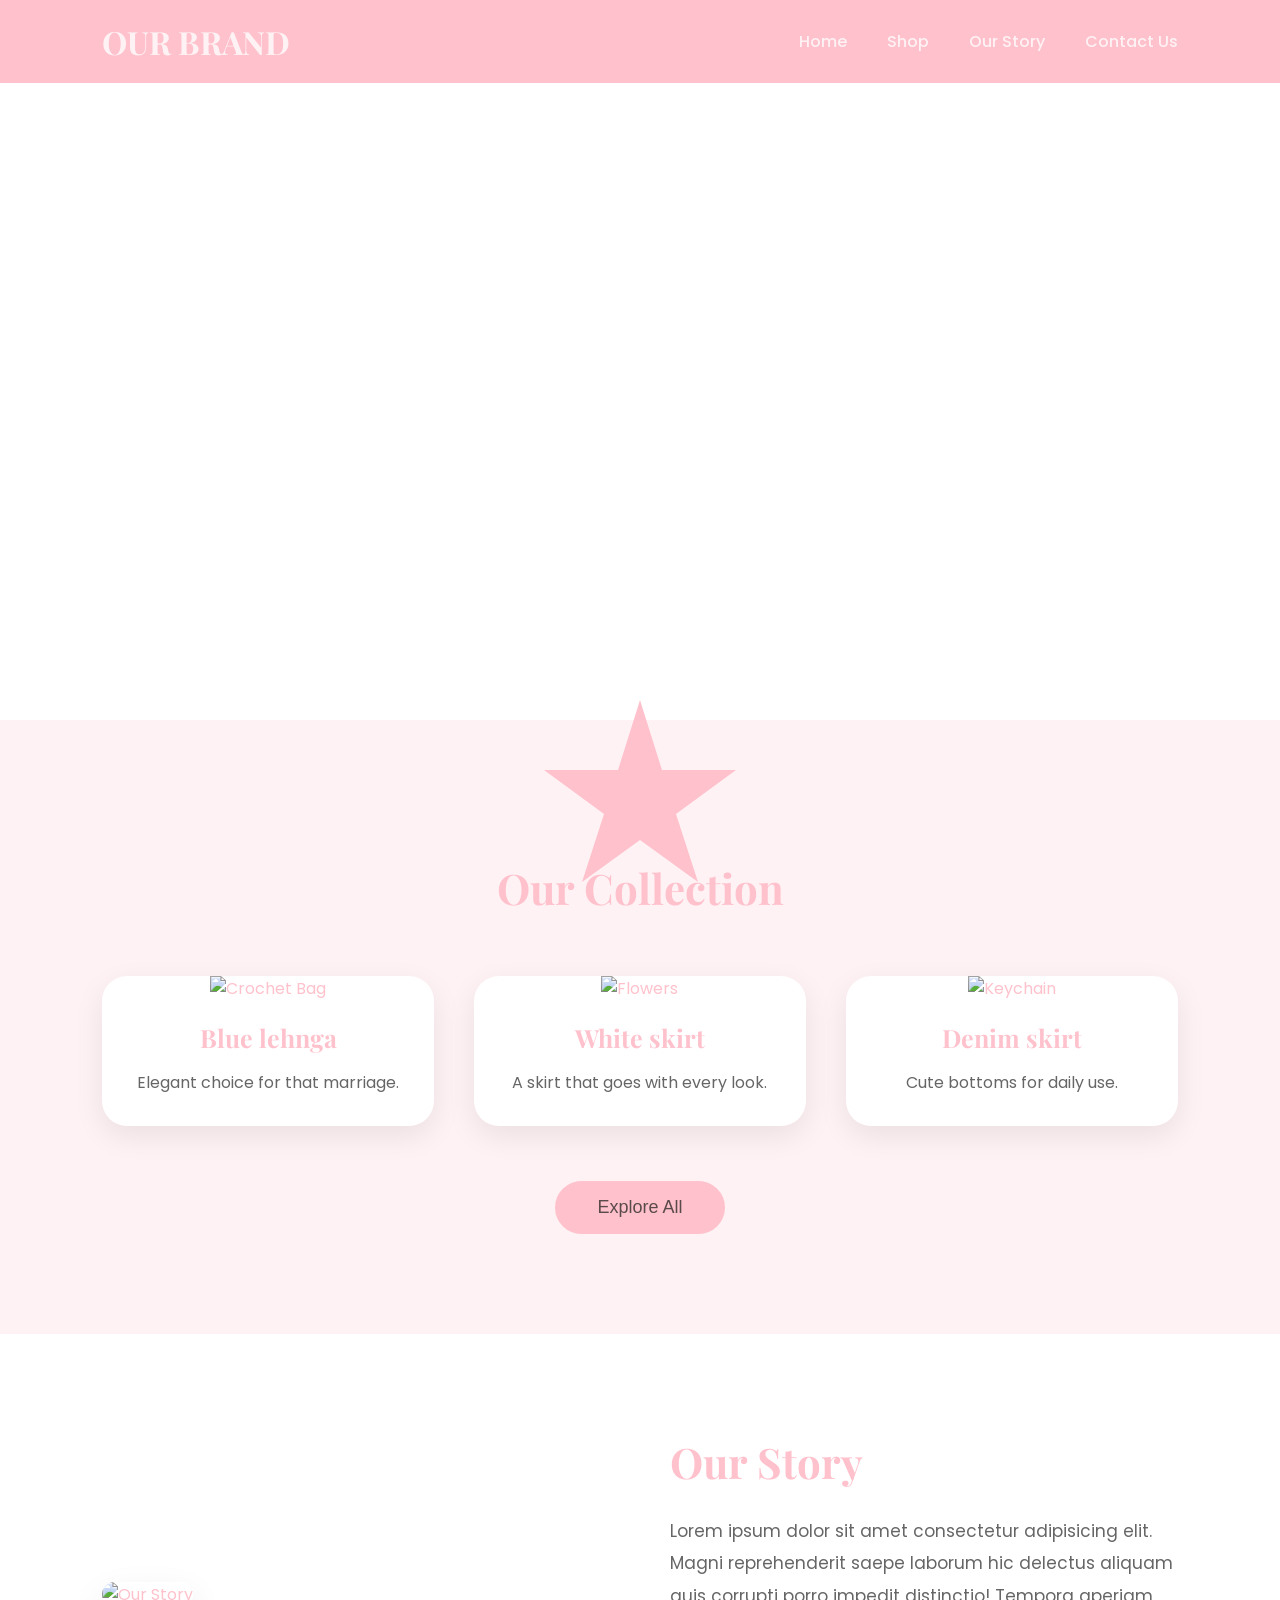
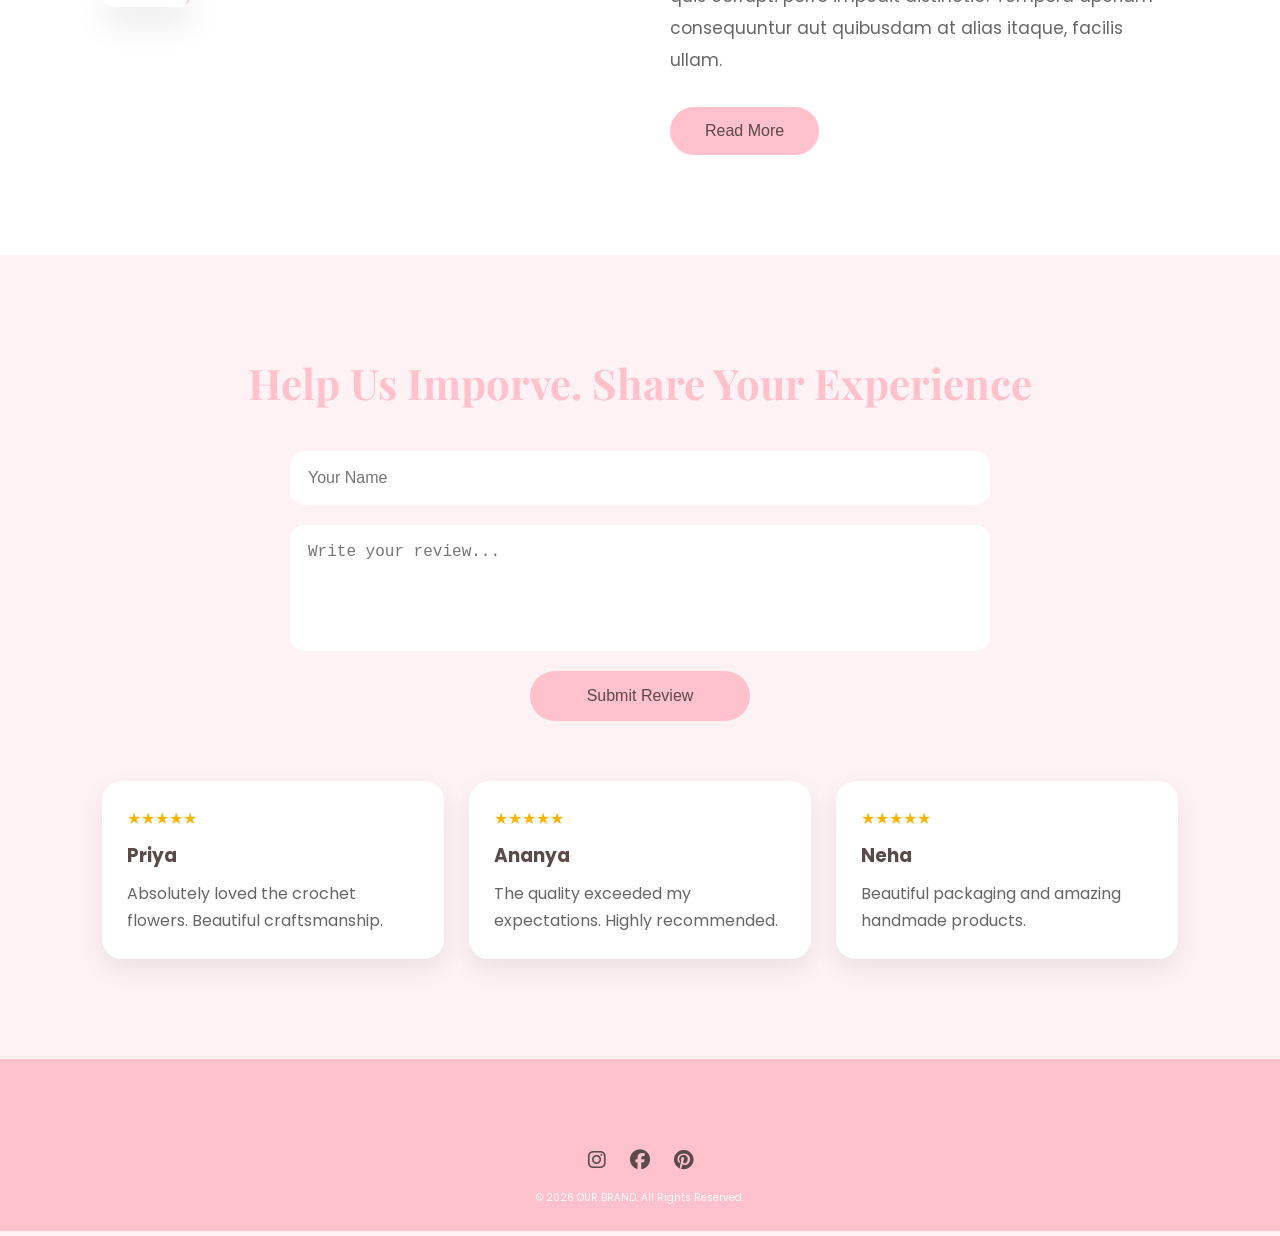
==== index.html @ 39600751 "initial commit" ====
<!DOCTYPE html>
<html lang="en">

<head>
    <meta charset="UTF-8">
    <meta name="viewport" content="width=device-width, initial-scale=1.0">
    <title>OUR BRAND</title>

    <!-- Google Fonts -->
    <link
        href="https://fonts.googleapis.com/css2?family=Playfair+Display:wght@500;600;700&family=Poppins:wght@300;400;500;600&display=swap"
        rel="stylesheet">

    <!-- CSS -->
    <link rel="stylesheet" href="style.css">

    <!-- Font Awesome -->
    <link rel="stylesheet" href="https://cdnjs.cloudflare.com/ajax/libs/font-awesome/6.5.2/css/all.min.css">
</head>

<body>

    <!-- ================= NAVBAR ================= -->

    <header>

        <nav class="navbar">

            <div class="logo">
                OUR BRAND
            </div>

            <ul class="nav-links">

                <li><a href="#home">Home</a></li>

                <li><a href="#collection">Shop</a></li>

                <li><a href="#story">Our Story</a></li>

                <li><a href="#contact">Contact Us</a></li>

            </ul>

        </nav>

    </header>

    <!-- ================= HERO ================= -->

    <section class="hero" id="home">

        <img src="images/hero.jpg" alt="Hero Image">

        <div class="overlay"></div>
    </section>

    <div class="brand-box">

    </div>



    <!-- ================= COLLECTION ================= -->

    <section class="collection" id="collection">

        <h2>Our Collection</h2>

        <div class="collection-grid">

            <div class="card">

                <img src="images/bag.jpg" alt="Crochet Bag">

                <h3>Blue lehnga</h3>

                <p>Elegant choice for that marriage.</p>

            </div>

            <div class="card">

                <img src="images/flower.jpg" alt="Flowers">

                <h3>White skirt</h3>

                <p>A skirt that goes with every look.</p>

            </div>

            <div class="card">

                <img src="images/keychain.jpg" alt="Keychain">

                <h3>Denim skirt</h3>

                <p>Cute bottoms for daily use.</p>

            </div>

        </div>

        <button class="explore-btn">
            Explore All
        </button>

    </section>

    <!-- ================= STORY ================= -->

    <section class="story" id="story">

        <div class="story-image">

            <img src="images/story.jpg" alt="Our Story">

        </div>

        <div class="story-content">

            <h2>Our Story</h2>

            <p>

                Lorem ipsum dolor sit amet consectetur adipisicing elit.
                Magni reprehenderit saepe laborum hic delectus aliquam quis corrupti
                porro impedit distinctio! Tempora aperiam consequuntur aut quibusdam at
                alias itaque, facilis ullam.

            </p>

            <button>Read More</button>

        </div>

    </section>

    <!-- ================= REVIEW ================= -->

    <section class="reviews">

        <h2>Help Us Imporve. Share Your Experience</h2>

        <form id="reviewForm">

            <input type="text" id="name" placeholder="Your Name" required>

            <textarea id="review" rows="5" placeholder="Write your review..." required></textarea>

            <button type="submit">

                Submit Review

            </button>

        </form>

        <div id="reviewContainer">

        </div>

    </section>

    <!-- ================= CONTACT ================= -->

    <footer id="contact">

        <h2>OUR BRAND</h2>

        <p>with love</p>

        <div class="social-icons">

            <a href="#"><i class="fab fa-instagram"></i></a>

            <a href="#"><i class="fab fa-facebook"></i></a>

            <a href="#"><i class="fab fa-pinterest"></i></a>

        </div>

        <p class="copyright">

            © 2026 OUR BRAND. All Rights Reserved.

        </p>

    </footer>

    <script src="script.js"></script>

</body>

</html>
---- style.css ----
/* ===========================
   GOOGLE RESET
=========================== */

* {
    margin: 0;
    padding: 0;
    box-sizing: border-box;
}

html {
    scroll-behavior: smooth;
}

body {
    font-family: 'Poppins', sans-serif;
    background: #FFF2F4;
    color: #FFC1CC;
    overflow-x: hidden;
}

/* ===========================
        NAVBAR
=========================== */

header {
    position: fixed;
    width: 100%;
    top: 0;
    left: 0;
    z-index: 999;
}

.navbar {

    display: flex;
    justify-content: space-between;
    align-items: center;

    padding: 20px 8%;

    background: #FFC1CC;

    backdrop-filter: blur(12px);

    transition: .4s;
}

.navbar.scrolled {

    background: #FFC1CC;

    box-shadow: 0 8px 25px rgba(0, 0, 0, .08);

}

.logo {

    font-size: 32px;

    font-family: 'Playfair Display', serif;

    font-weight: bold;

    color: #FFF2F4;
    ;

}

.nav-links {

    display: flex;

    list-style: none;

    gap: 40px;

}

.nav-links a {

    text-decoration: none;

    color: #FFF2F4;

    font-weight: 500;

    transition: .3s;

}

.nav-links a:hover {

    color: white;

}

/* ===========================
          HERO
=========================== */

.hero {

    position: relative;

    width: 100%;

    height: 80vh;

    overflow: hidden;

    color: white;

}

.hero img {

    width: 100%;

    height: 100%;

    object-fit: cover;

}

.overlay {

    position: absolute;

    width: 100%;

    height: 100%;

    top: 0;

    left: 0;

    background: white;

}

.brand-box {

    position: absolute;
    width: 200px;
    height: 200px;
    display: flex;
    justify-content: center;
    align-items: center;

    bottom: 0;
    left: 50%;
    transform: translateX(-50%);

    background: #FFC1CC;

    clip-path: polygon(50% 0%,
            61% 35%,
            98% 35%,
            68% 57%,
            79% 91%,
            50% 70%,
            21% 91%,
            32% 57%,
            2% 35%,
            39% 35%);


}


/* ===========================
      COLLECTION
=========================== */

.collection {

    padding: 140px 8% 100px;

    text-align: center;

}

.collection h2 {

    font-family: 'Playfair Display', serif;

    font-size: 42px;

    margin-bottom: 60px;

}

.collection-grid {

    display: grid;

    grid-template-columns: repeat(auto-fit, minmax(280px, 1fr));

    gap: 40px;

}

.card {

    background: white;

    border-radius: 25px;

    overflow: hidden;

    box-shadow: 0 10px 30px rgba(0, 0, 0, .08);

    transition: .4s;

}

.card:hover {

    transform: translateY(-12px);

    box-shadow: 0 20px 40px rgba(0, 0, 0, .15);

}

.card img {

    width: 100%;

    height: 280px;

    object-fit: cover;

    transition: .4s;

}

.card:hover img {

    transform: scale(1.08);

}

.card h3 {

    margin-top: 20px;

    font-size: 25px;

    font-family: 'Playfair Display', serif;

}

.card p {

    padding: 15px 25px 30px;

    line-height: 1.7;

    color: #666;

}

.explore-btn {

    margin-top: 55px;

    padding: 16px 42px;

    border: none;

    border-radius: 40px;

    background: #FFC1CC;

    color: #5A4A4A;

    font-size: 18px;

    cursor: pointer;

    transition: .3s;

}

.explore-btn:hover {

    transform: scale(1.06);

    background: #ffb0c0;

}

/* ===========================
        OUR STORY
=========================== */

.story {

    padding: 100px 8%;

    display: flex;

    align-items: center;

    justify-content: center;

    gap: 60px;

    background: #ffffff;

    flex-wrap: wrap;

}

.story-image {

    flex: 1;

    min-width: 300px;

}

.story-image img {

    width: 100%;

    border-radius: 30px;

    box-shadow: 0 15px 35px rgba(0, 0, 0, .10);

}

.story-content {

    flex: 1;

    min-width: 300px;

}

.story-content h2 {

    font-family: 'Playfair Display', serif;

    font-size: 42px;

    margin-bottom: 25px;

}

.story-content p {

    line-height: 1.9;

    font-size: 17px;

    color: #666;

    margin-bottom: 30px;

}

.story-content button {

    padding: 15px 35px;

    border: none;

    border-radius: 40px;

    background: #FFC1CC;

    color: #5A4A4A;

    cursor: pointer;

    font-size: 16px;

    transition: .3s;

}

.story-content button:hover {

    background: #ffb0c0;

    transform: scale(1.05);

}

/* ===========================
        REVIEWS
=========================== */

.reviews {

    padding: 100px 8%;

    text-align: center;

    background: #FFF2F4;

}

.reviews h2 {

    font-family: 'Playfair Display', serif;

    font-size: 42px;

    margin-bottom: 40px;

}

#reviewForm {

    max-width: 700px;

    margin: 0 auto 60px;

    display: flex;

    flex-direction: column;

    gap: 20px;

}

#reviewForm input {

    padding: 18px;

    border: none;

    border-radius: 15px;

    font-size: 16px;

    outline: none;

}

#reviewForm textarea {

    padding: 18px;

    border: none;

    border-radius: 15px;

    resize: none;

    font-size: 16px;

    outline: none;

}

#reviewForm button {

    width: 220px;

    margin: auto;

    padding: 16px;

    border: none;

    border-radius: 40px;

    background: #FFC1CC;

    color: #5A4A4A;

    cursor: pointer;

    font-size: 16px;

    transition: .3s;

}

#reviewForm button:hover {

    background: #ffb0c0;

    transform: scale(1.05);

}

/* ===========================
     REVIEW CARDS
=========================== */

#reviewContainer {

    display: grid;

    grid-template-columns:
        repeat(auto-fit, minmax(280px, 1fr));

    gap: 25px;

}

.review-card {

    background: white;

    padding: 25px;

    border-radius: 20px;

    text-align: left;

    box-shadow: 0 10px 25px rgba(0, 0, 0, .08);

    animation: fadeIn .5s ease;

}

.review-card h3 {

    color: #5A4A4A;

    margin-bottom: 10px;

}

.review-card p {

    color: #666;

    line-height: 1.7;

}

.review-card .stars {

    color: #f7b500;

    margin-bottom: 10px;

}

/* ===========================
          FOOTER
=========================== */

footer {

    background: #FFC1CC;

    text-align: center;

    padding: 20px 10px;

}

footer h2 {

    font-family: 'Playfair Display', serif;

    margin-bottom: 5px;

    font-size: 16px;

}

footer p {

    margin-bottom: 5px;

}

.social-icons {

    margin: 15px 0;

}

.social-icons a {

    text-decoration: none;

    color: #5A4A4A;

    font-size: 20px;

    margin: 0 10px;

    transition: .3s;

}

.social-icons a:hover {

    color: white;

}

.copyright {

    margin-top: 10px;

    font-size: 10px;

    color: white;

}

/* ===========================
        ANIMATIONS
=========================== */

@keyframes fadeIn {

    from {

        opacity: 0;
        transform: translateY(20px);

    }

    to {

        opacity: 1;
        transform: translateY(0);

    }

}

/* ===========================
       RESPONSIVE
=========================== */

@media(max-width:900px) {

    .navbar {

        flex-direction: column;

        gap: 15px;

    }

    .nav-links {

        gap: 20px;

        flex-wrap: wrap;

        justify-content: center;

    }

    .brand-box {

        padding: 18px 35px;

    }

    .brand-box h1 {

        font-size: 30px;

        text-align: center;

    }

    .collection h2,
    .story-content h2,
    .reviews h2 {

        font-size: 34px;

    }

}

@media(max-width:600px) {

    .brand-box {

        width: 90%;

    }

    .brand-box h1 {

        font-size: 24px;

    }

    .collection {

        padding-top: 120px;

    }

    .story {

        padding: 70px 6%;

    }

    .reviews {

        padding: 70px 6%;

    }

    .navbar {

        padding: 15px 5%;

    }

    .logo {

        font-size: 26px;

    }

    .nav-links {

        gap: 15px;

    }

}
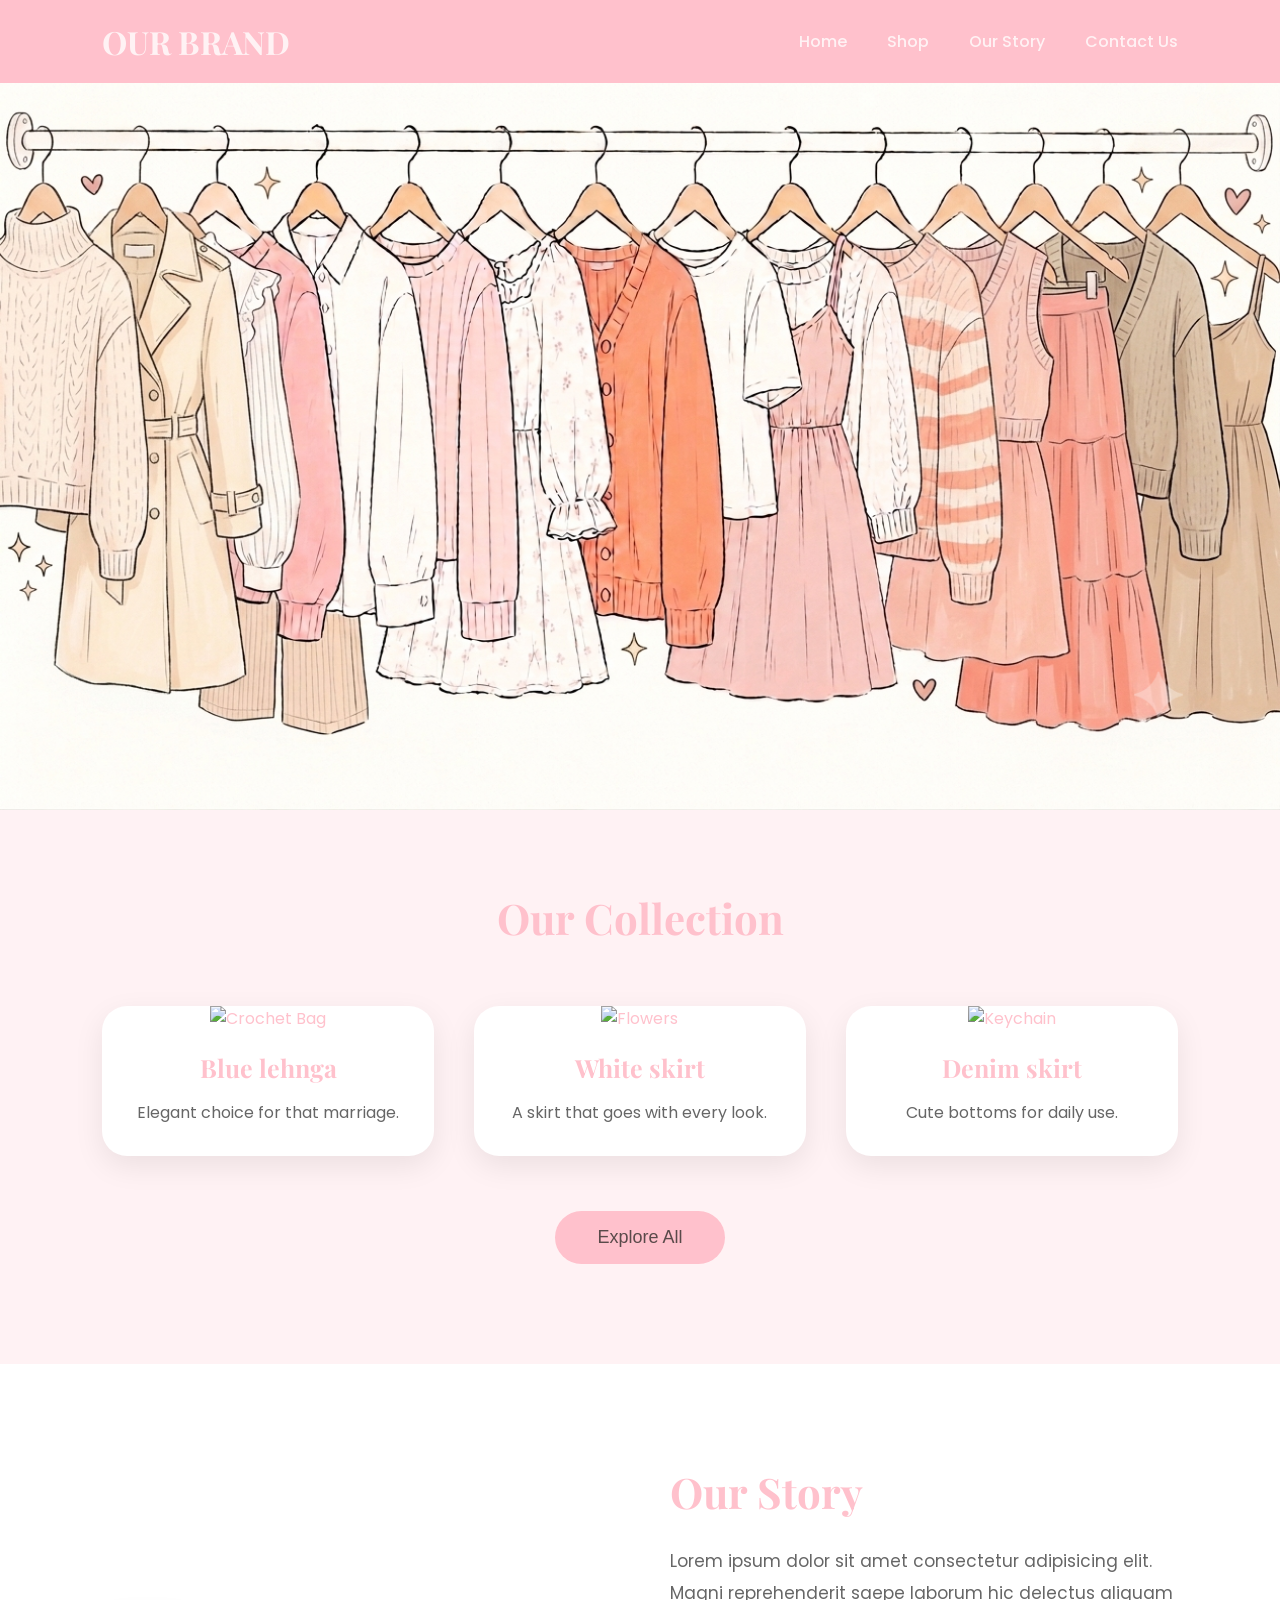
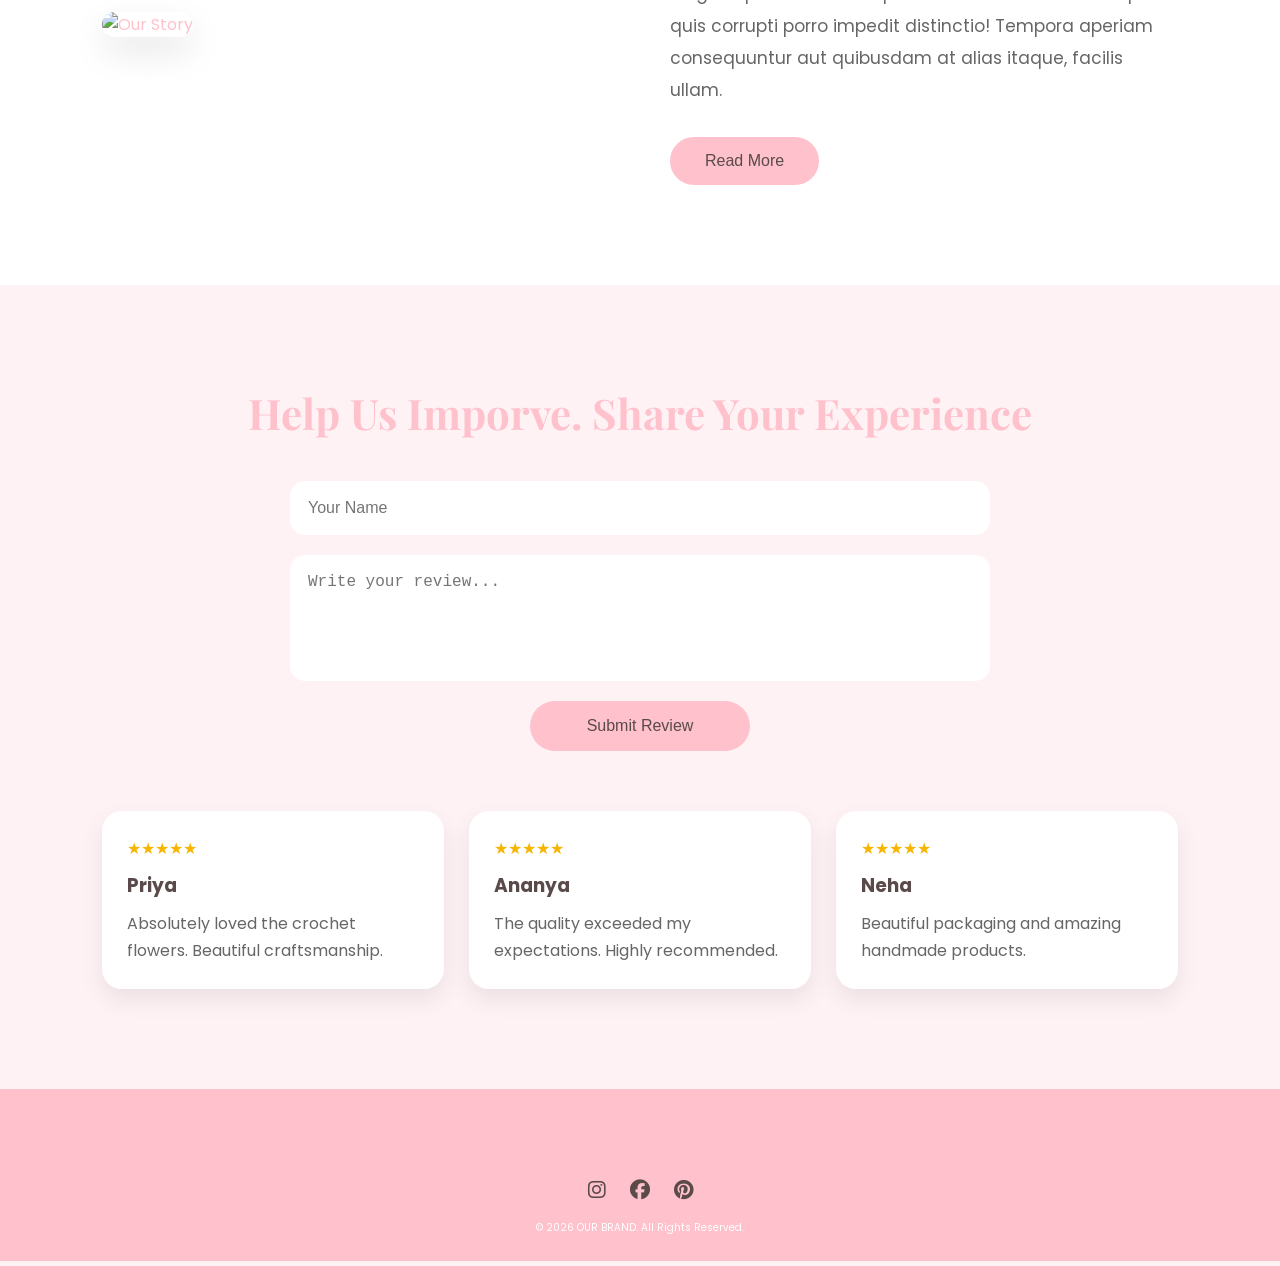
==== commit 28dd7a8a: "Hero img" ====
--- a/index.html
+++ b/index.html
@@ -50,16 +50,9 @@
 
     <section class="hero" id="home">
 
-        <img src="images/hero.jpg" alt="Hero Image">
+        <img src="hero_image.png" alt="Hero Image">
 
-        <div class="overlay"></div>
     </section>
-
-    <div class="brand-box">
-
-    </div>
-
-
 
     <!-- ================= COLLECTION ================= -->
 
--- a/style.css
+++ b/style.css
@@ -105,7 +105,7 @@
 
     width: 100%;
 
-    height: 80vh;
+    height: 90vh;
 
     overflow: hidden;
 
@@ -114,58 +114,14 @@
 }
 
 .hero img {
-
+    position: absolute;
     width: 100%;
-
     height: 100%;
-
-    object-fit: cover;
-
-}
-
-.overlay {
-
-    position: absolute;
-
-    width: 100%;
-
-    height: 100%;
-
     top: 0;
-
     left: 0;
-
-    background: white;
-
-}
-
-.brand-box {
-
-    position: absolute;
-    width: 200px;
-    height: 200px;
-    display: flex;
-    justify-content: center;
-    align-items: center;
-
-    bottom: 0;
-    left: 50%;
-    transform: translateX(-50%);
-
-    background: #FFC1CC;
-
-    clip-path: polygon(50% 0%,
-            61% 35%,
-            98% 35%,
-            68% 57%,
-            79% 91%,
-            50% 70%,
-            21% 91%,
-            32% 57%,
-            2% 35%,
-            39% 35%);
-
-
+    object-fit: fill;
+    z-index: 1;
+    animation: movePhoto 5s linear infinite;
 }
 
 
@@ -175,7 +131,7 @@
 
 .collection {
 
-    padding: 140px 8% 100px;
+    padding: 80px 8% 100px;
 
     text-align: center;
 
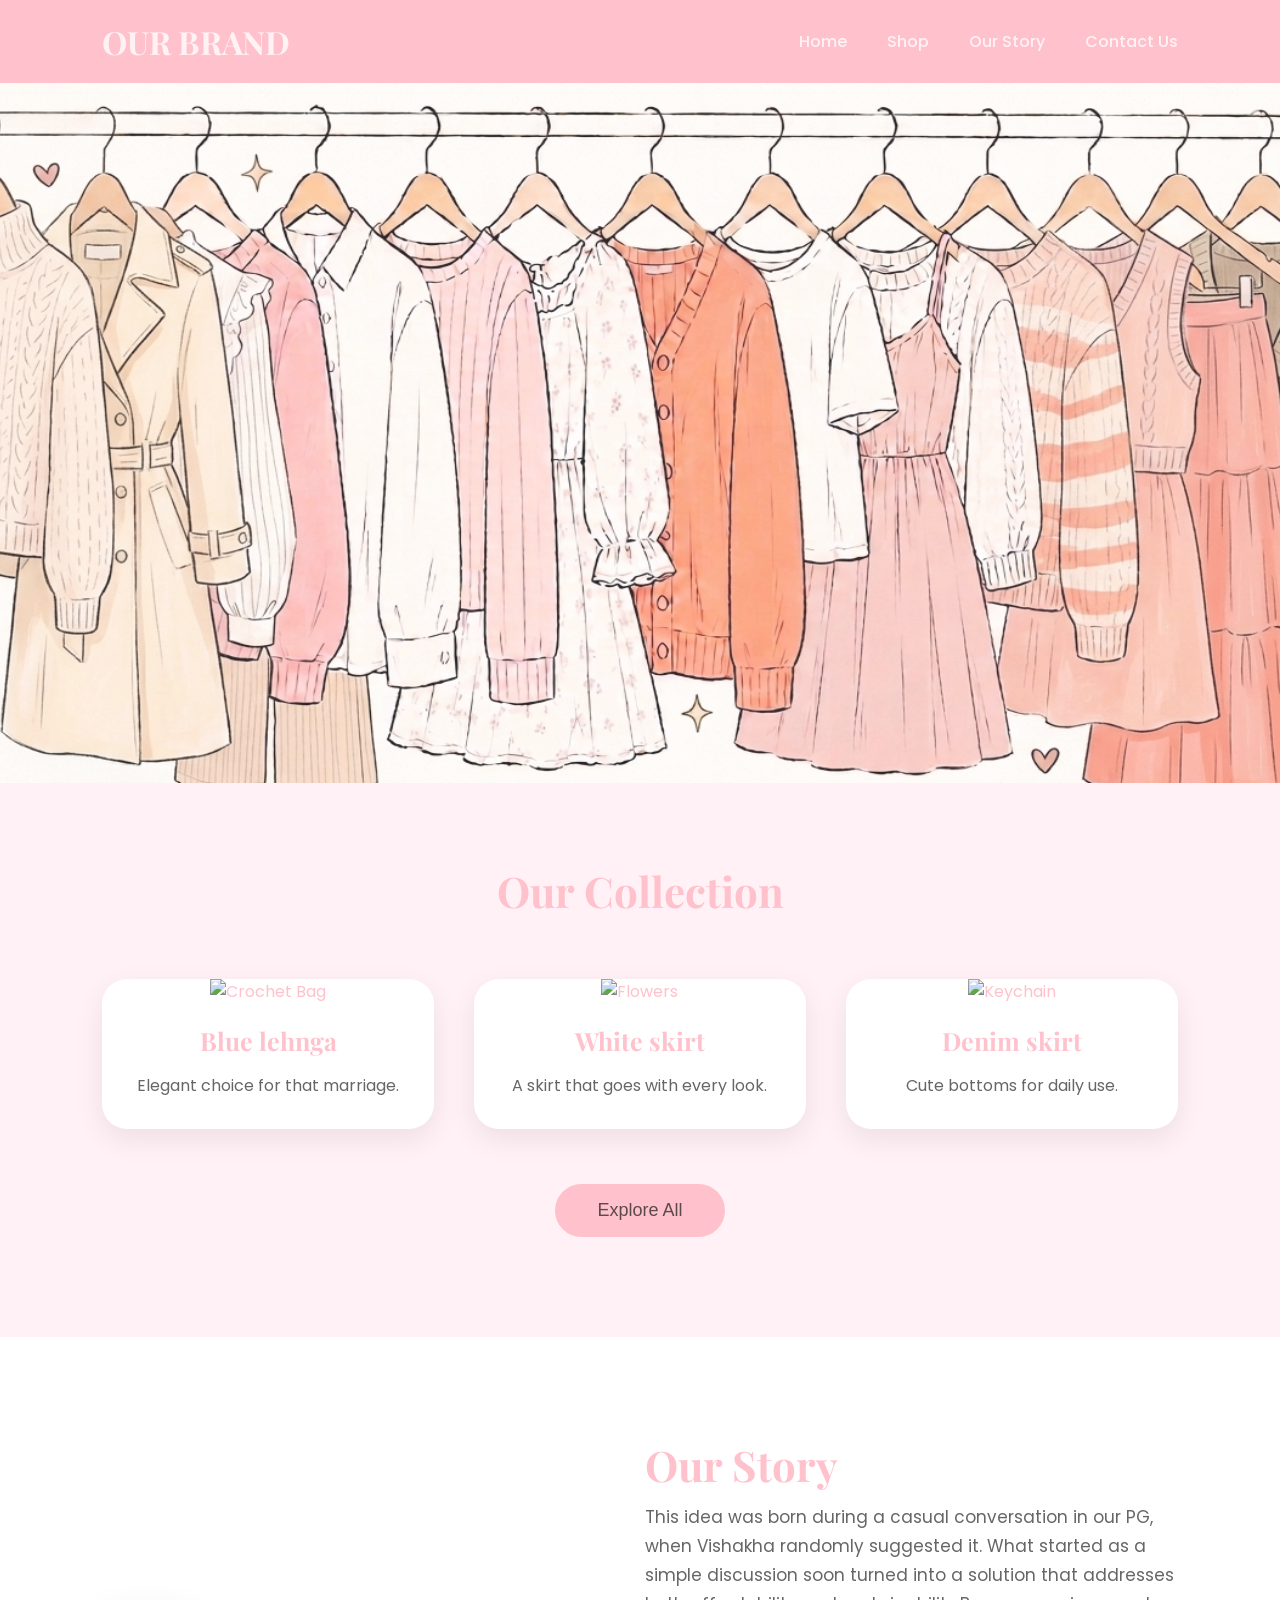
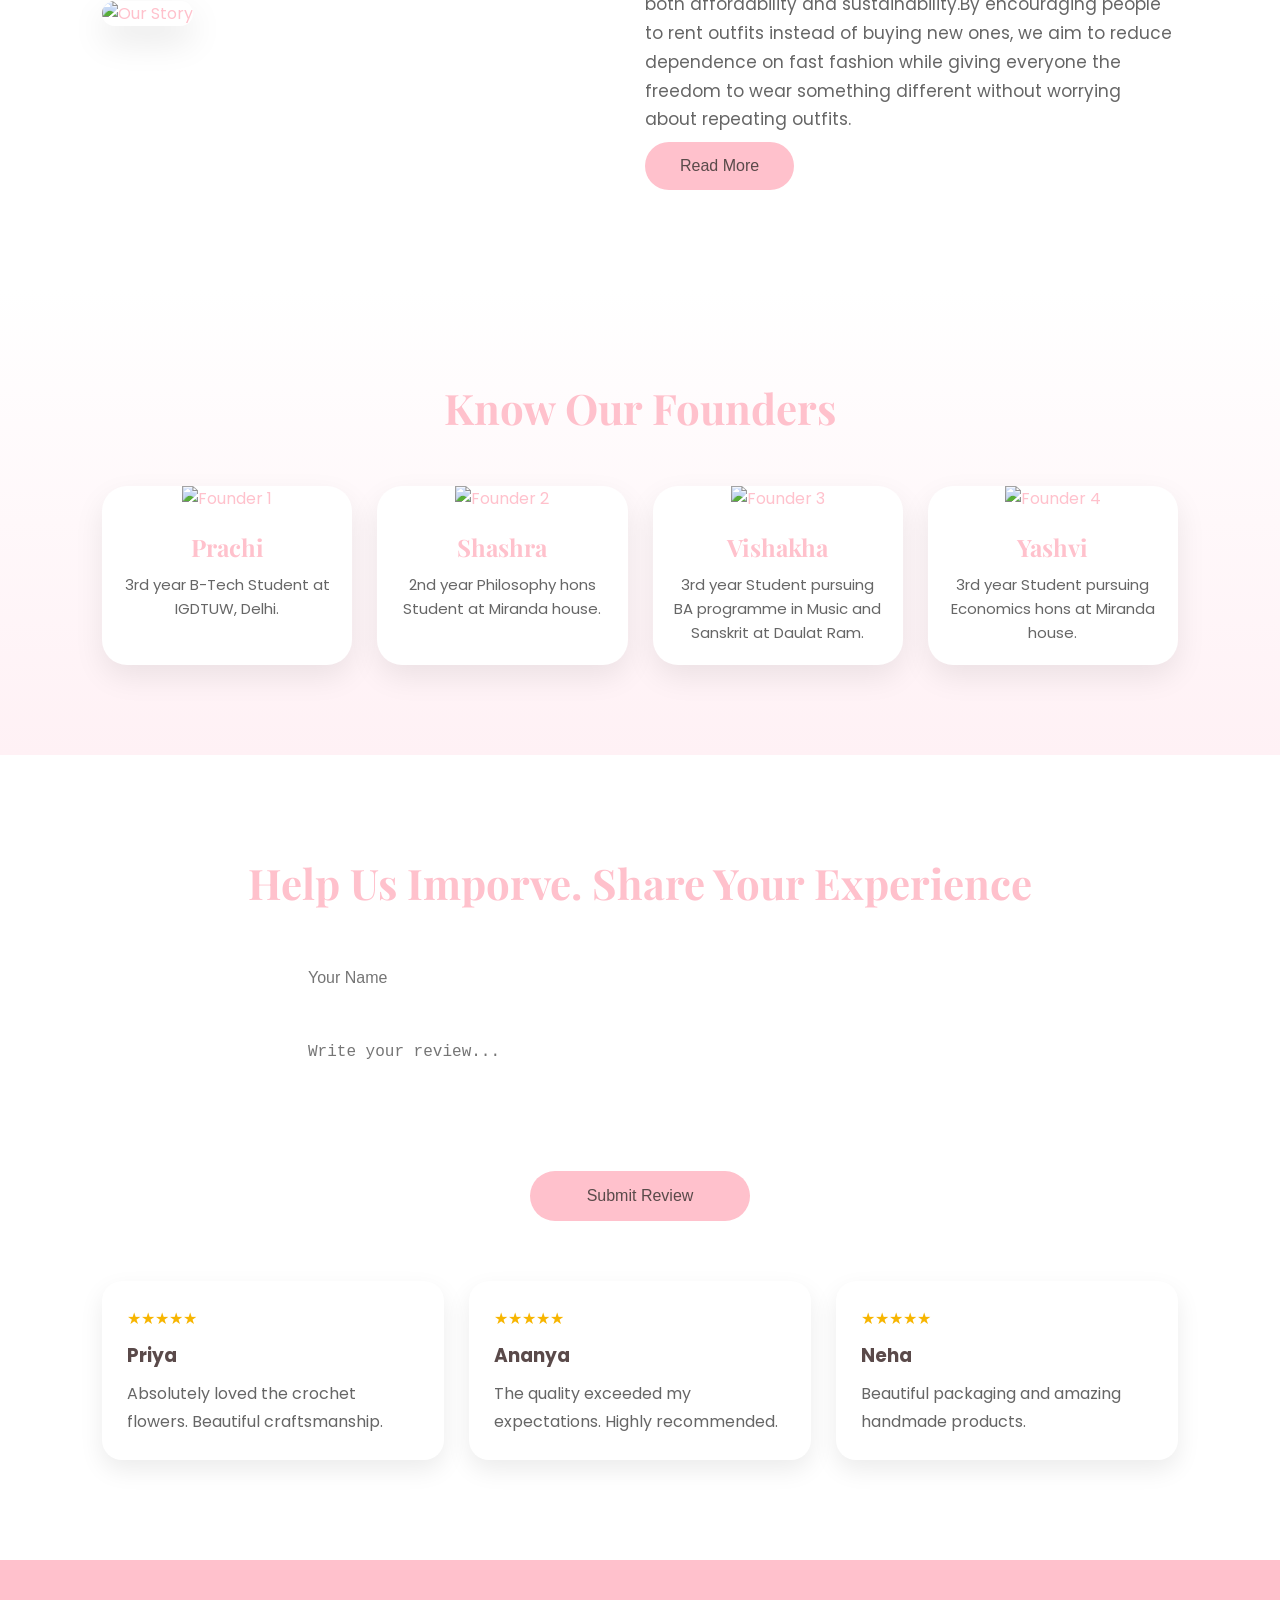
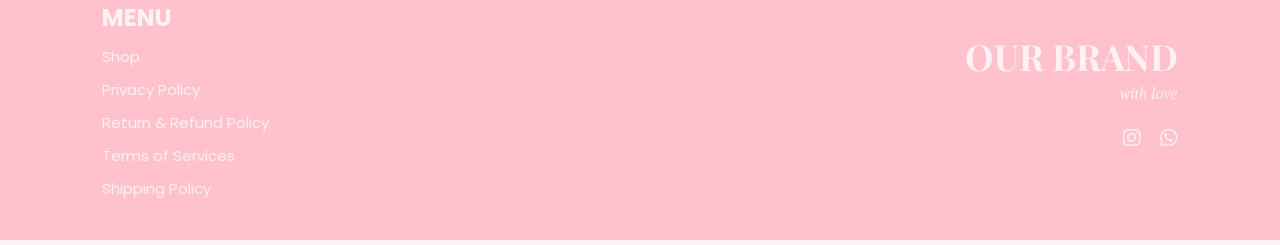
==== commit 1e4cd578: "pushing updates" ====
--- a/index.html
+++ b/index.html
@@ -40,6 +40,8 @@
 
                 <li><a href="#contact">Contact Us</a></li>
 
+
+
             </ul>
 
         </nav>
@@ -115,15 +117,75 @@
             <h2>Our Story</h2>
 
             <p>
-
-                Lorem ipsum dolor sit amet consectetur adipisicing elit.
-                Magni reprehenderit saepe laborum hic delectus aliquam quis corrupti
-                porro impedit distinctio! Tempora aperiam consequuntur aut quibusdam at
-                alias itaque, facilis ullam.
-
+                This idea was born during a casual conversation in our PG, when Vishakha randomly suggested it.
+                What started as a simple discussion soon turned into a solution that addresses both affordability and
+                sustainability.By encouraging people to rent outfits instead of buying new ones, we aim to reduce
+                dependence on fast
+                fashion while giving everyone the freedom to wear something different without worrying about repeating
+                outfits.
             </p>
-
-            <button>Read More</button>
+            <div id="moreText" class="more-content">
+                <p>
+                    Our goal is to make fashion more accessible, budget-friendly, and environmentally conscious—proving
+                    that
+                    looking great doesn't have to come at the cost of your wallet or the planet.
+                </p>
+            </div>
+
+            <button onclick="toggleText()" id="readBtn">Read More</button>
+
+        </div>
+
+    </section>
+
+    <!-- ================= FOUNDERS ================= -->
+
+    <section class="founders" id="founders">
+
+        <h2>Know Our Founders</h2>
+
+        <div class="founders-grid">
+
+            <div class="founder-card">
+                <img src="images/founder1.jpg" alt="Founder 1">
+                <div class="founder-info">
+                    <h3>Prachi</h3>
+                    <p>
+                        3rd year B-Tech Student at IGDTUW, Delhi.
+                    </p>
+                </div>
+
+            </div>
+
+            <div class="founder-card">
+                <img src="images/founder2.jpg" alt="Founder 2">
+                <div class="founder-info">
+                    <h3>Shashra</h3>
+                    <p>
+                        2nd year Philosophy hons Student at Miranda house.
+                    </p>
+                </div>
+            </div>
+
+            <div class="founder-card">
+                <img src="images/founder3.jpg" alt="Founder 3">
+                <div class="founder-info">
+                    <h3>Vishakha</h3>
+                    <p>
+                        3rd year Student pursuing BA programme in Music and Sanskrit at Daulat Ram.
+                    </p>
+                </div>
+            </div>
+
+            <div class="founder-card">
+                <img src="images/founder4.jpg" alt="Founder 4">
+                <div class="founder-info">
+                    <h3>Yashvi</h3>
+                    <p>
+                        3rd year Student pursuing Economics hons at Miranda house.
+                    </p>
+                </div>
+            </div>
 
         </div>
 
@@ -159,25 +221,30 @@
 
     <footer id="contact">
 
-        <h2>OUR BRAND</h2>
-
-        <p>with love</p>
-
-        <div class="social-icons">
-
-            <a href="#"><i class="fab fa-instagram"></i></a>
-
-            <a href="#"><i class="fab fa-facebook"></i></a>
-
-            <a href="#"><i class="fab fa-pinterest"></i></a>
-
-        </div>
-
-        <p class="copyright">
-
-            © 2026 OUR BRAND. All Rights Reserved.
-
-        </p>
+        <div class="footer-container">
+            <div class="footer-menu">
+                <h2 style="color:#FFF2F4;"> MENU</h2>
+                <a href="#collection">Shop</a>
+                <a href="privacy.html">Privacy Policy</a>
+                <a href="refund.html">Return & Refund Policy</a>
+                <a href="terms.html">Terms of Services</a>
+                <a href="shipping.html">Shipping Policy</a>
+            </div>
+
+            <div class="footer-brand">
+                <h2>OUR BRAND</h2>
+                <p>with love</p>
+
+                <div class="social-icons">
+
+                    <a href="#"><i class="fab fa-instagram"></i></a>
+
+                    <a href="#"><i class="fab fa-whatsapp"></i></a>
+
+                </div>
+            </div>
+
+
 
     </footer>
 
--- a/style.css
+++ b/style.css
@@ -105,257 +105,394 @@
 
     width: 100%;
 
-    height: 90vh;
+    height: 87vh;
 
     overflow: hidden;
-
-    color: white;
 
 }
 
 .hero img {
     position: absolute;
+    width: 120%;
+    height: 120%;
+    top: -5%;
+    left: -5%;
+    object-fit: fill;
+    animation: movePhoto 4s linear infinite;
+    opacity: 0.85;
+}
+
+@keyframes movePhoto {
+    from {
+        transform: translateX(20px);
+    }
+
+    to {
+        transform: translateX(-20px);
+    }
+}
+
+
+/* ===========================
+      COLLECTION
+=========================== */
+
+.collection {
+
+    padding: 80px 8% 100px;
+
+    text-align: center;
+
+    background: #fff1f5;
+
+}
+
+.collection h2 {
+
+    font-family: 'Playfair Display', serif;
+
+    font-size: 42px;
+
+    margin-bottom: 60px;
+
+}
+
+.collection-grid {
+
+    display: grid;
+
+    grid-template-columns: repeat(auto-fit, minmax(280px, 1fr));
+
+    gap: 40px;
+
+}
+
+.card {
+
+    background: white;
+
+    border-radius: 25px;
+
+    overflow: hidden;
+
+    box-shadow: 0 10px 30px rgba(0, 0, 0, .08);
+
+    transition: .4s;
+
+}
+
+.card:hover {
+
+    transform: translateY(-12px);
+
+    box-shadow: 0 20px 40px rgba(0, 0, 0, .15);
+
+}
+
+.card img {
+
     width: 100%;
-    height: 100%;
-    top: 0;
-    left: 0;
-    object-fit: fill;
-    z-index: 1;
-    animation: movePhoto 5s linear infinite;
-}
-
-
-/* ===========================
-      COLLECTION
-=========================== */
-
-.collection {
-
-    padding: 80px 8% 100px;
-
+
+    height: 280px;
+
+    object-fit: cover;
+
+    transition: .4s;
+
+}
+
+.card:hover img {
+
+    transform: scale(1.08);
+
+}
+
+.card h3 {
+
+    margin-top: 20px;
+
+    font-size: 25px;
+
+    font-family: 'Playfair Display', serif;
+
+}
+
+.card p {
+
+    padding: 15px 25px 30px;
+
+    line-height: 1.7;
+
+    color: #666;
+
+}
+
+.explore-btn {
+
+    margin-top: 55px;
+
+    padding: 16px 42px;
+
+    border: none;
+
+    border-radius: 40px;
+
+    background: #FFC1CC;
+
+    color: #5A4A4A;
+
+    font-size: 18px;
+
+    cursor: pointer;
+
+    transition: .3s;
+
+}
+
+.explore-btn:hover {
+
+    transform: scale(1.06);
+
+    background: #ffb0c0;
+
+}
+
+/* ===========================
+        OUR STORY
+=========================== */
+
+.story {
+
+    padding: 100px 8%;
+
+    display: flex;
+
+    align-items: center;
+
+    justify-content: center;
+
+    gap: 10px;
+
+    background: #ffffff;
+
+    flex-wrap: wrap;
+
+}
+
+.story-image {
+
+    flex: 1;
+
+    min-width: 200px;
+
+}
+
+.story-image img {
+
+    width: 100%;
+
+    border-radius: 30px;
+
+    box-shadow: 0 15px 35px rgba(0, 0, 0, .10);
+
+}
+
+.story-content {
+
+    flex: 1;
+
+    min-width: 500px;
+
+}
+
+.story-content h2 {
+
+    font-family: 'Playfair Display', serif;
+
+    font-size: 42px;
+
+    margin-bottom: 10px;
+
+}
+
+.story-content p {
+
+    line-height: 1.7;
+
+    font-size: 17px;
+
+    color: #666;
+
+    margin-bottom: 8px;
+
+}
+
+.story-content button {
+
+    padding: 15px 35px;
+
+    border: none;
+
+    border-radius: 40px;
+
+    background: #FFC1CC;
+
+    color: #5A4A4A;
+
+    cursor: pointer;
+
+    font-size: 16px;
+
+    transition: .3s;
+
+}
+
+.story-content button:hover {
+
+    background: #ffb0c0;
+
+    transform: scale(1.05);
+
+}
+
+.more-content {
+    max-height: 0;
+    overflow: hidden;
+    transition: max-height 0.5s ease;
+}
+
+.more-content p {
+    margin-top: 0;
+}
+
+.more-content.show {
+    max-height: 500px;
+}
+
+/* ===========================
+        KNOW OUR FOUNDERS
+=========================== */
+
+.founders {
+    padding: 90px 8%;
+    background: linear-gradient(to bottom,
+            #ffffff,
+            #fff1f5);
     text-align: center;
-
-}
-
-.collection h2 {
-
+}
+
+.founders h2 {
     font-family: 'Playfair Display', serif;
-
     font-size: 42px;
-
-    margin-bottom: 60px;
-
-}
-
-.collection-grid {
-
+    margin-bottom: 50px;
+    color: #FFC1CC;
+}
+
+.founders-grid {
     display: grid;
-
-    grid-template-columns: repeat(auto-fit, minmax(280px, 1fr));
-
-    gap: 40px;
-
-}
-
-.card {
-
-    background: white;
-
+    grid-template-columns: repeat(4, 1fr);
+    gap: 25px;
+}
+
+.founder-card {
+    background: #FFFFFF;
     border-radius: 25px;
-
     overflow: hidden;
-
-    box-shadow: 0 10px 30px rgba(0, 0, 0, .08);
-
-    transition: .4s;
-
-}
-
-.card:hover {
-
-    transform: translateY(-12px);
-
-    box-shadow: 0 20px 40px rgba(0, 0, 0, .15);
-
-}
-
-.card img {
-
+    box-shadow: 0 12px 30px rgba(0, 0, 0, 0.08);
+    transition: 0.4s ease;
+}
+
+.founder-card:hover {
+    transform: translateY(-10px);
+}
+
+.founder-card img {
     width: 100%;
-
-    height: 280px;
-
+    height: 300px;
     object-fit: cover;
-
-    transition: .4s;
-
-}
-
-.card:hover img {
-
-    transform: scale(1.08);
-
-}
-
-.card h3 {
-
-    margin-top: 20px;
-
-    font-size: 25px;
+}
+
+.founder-info {
+
+    padding: 20px;
+
+}
+
+
+.founder-info h3 {
 
     font-family: 'Playfair Display', serif;
 
-}
-
-.card p {
-
-    padding: 15px 25px 30px;
-
-    line-height: 1.7;
+    font-size: 24px;
+
+    color: #FFC1CC;
+
+    margin-bottom: 10px;
+
+}
+
+
+.founder-info p {
 
     color: #666;
 
-}
-
-.explore-btn {
-
-    margin-top: 55px;
-
-    padding: 16px 42px;
-
-    border: none;
-
-    border-radius: 40px;
-
-    background: #FFC1CC;
-
-    color: #5A4A4A;
-
-    font-size: 18px;
-
-    cursor: pointer;
-
-    transition: .3s;
-
-}
-
-.explore-btn:hover {
-
-    transform: scale(1.06);
-
-    background: #ffb0c0;
-
-}
-
-/* ===========================
-        OUR STORY
-=========================== */
-
-.story {
+    font-size: 15px;
+
+    line-height: 1.6;
+
+}
+
+
+
+/* Responsive */
+
+@media(max-width:1100px) {
+
+    .founders-grid {
+
+        grid-template-columns: repeat(2, 1fr);
+
+    }
+
+}
+
+
+@media(max-width:600px) {
+
+    .founders-grid {
+
+        grid-template-columns: 1fr;
+
+    }
+
+}
+
+
+/* Responsive */
+
+@media(max-width: 1000px) {
+    .founders-container {
+        grid-template-columns: repeat(2, 1fr);
+    }
+}
+
+@media(max-width: 600px) {
+    .founders-container {
+        grid-template-columns: 1fr;
+    }
+}
+
+/* ===========================
+        REVIEWS
+=========================== */
+
+.reviews {
 
     padding: 100px 8%;
 
-    display: flex;
-
-    align-items: center;
-
-    justify-content: center;
-
-    gap: 60px;
+    text-align: center;
 
     background: #ffffff;
-
-    flex-wrap: wrap;
-
-}
-
-.story-image {
-
-    flex: 1;
-
-    min-width: 300px;
-
-}
-
-.story-image img {
-
-    width: 100%;
-
-    border-radius: 30px;
-
-    box-shadow: 0 15px 35px rgba(0, 0, 0, .10);
-
-}
-
-.story-content {
-
-    flex: 1;
-
-    min-width: 300px;
-
-}
-
-.story-content h2 {
-
-    font-family: 'Playfair Display', serif;
-
-    font-size: 42px;
-
-    margin-bottom: 25px;
-
-}
-
-.story-content p {
-
-    line-height: 1.9;
-
-    font-size: 17px;
-
-    color: #666;
-
-    margin-bottom: 30px;
-
-}
-
-.story-content button {
-
-    padding: 15px 35px;
-
-    border: none;
-
-    border-radius: 40px;
-
-    background: #FFC1CC;
-
-    color: #5A4A4A;
-
-    cursor: pointer;
-
-    font-size: 16px;
-
-    transition: .3s;
-
-}
-
-.story-content button:hover {
-
-    background: #ffb0c0;
-
-    transform: scale(1.05);
-
-}
-
-/* ===========================
-        REVIEWS
-=========================== */
-
-.reviews {
-
-    padding: 100px 8%;
-
-    text-align: center;
-
-    background: #FFF2F4;
 
 }
 
@@ -507,27 +644,90 @@
 footer {
 
     background: #FFC1CC;
-
-    text-align: center;
-
-    padding: 20px 10px;
-
-}
-
-footer h2 {
+    padding: 40px 8%;
+
+}
+
+.footer-container {
+
+    display: flex;
+
+    justify-content: space-between;
+
+    align-items: center;
+
+    flex-wrap: wrap;
+
+}
+
+.footer-menu {
+
+    display: flex;
+
+    flex-direction: column;
+
+    gap: 10px;
+
+}
+
+.footer-menu a {
+
+    text-decoration: none;
+
+    color: #FFF2F4;
+
+    font-size: 15px;
+
+    transition: 0.3s;
+
+    font-weight: 400;
+
+}
+
+.footer-menu a:hover {
+
+    color: white;
+
+}
+
+.footer-brand {
+
+    text-align: right;
+
+}
+
+
+.footer-brand h2 {
 
     font-family: 'Playfair Display', serif;
 
     margin-bottom: 5px;
 
+    font-size: 36px;
+
+    color: #FFF2F4;
+
+}
+
+footer h2:hover {
+    color: white;
+}
+
+footer p {
+    font-family: 'Playfair Display', serif;
+
+    margin-bottom: 20px;
+
     font-size: 16px;
 
-}
-
-footer p {
-
-    margin-bottom: 5px;
-
+    color: #FFF2F4;
+
+    font-style: italic;
+
+}
+
+footer p:hover {
+    color: white;
 }
 
 .social-icons {
@@ -540,27 +740,17 @@
 
     text-decoration: none;
 
-    color: #5A4A4A;
+    color: #FFF2F4;
 
     font-size: 20px;
 
-    margin: 0 10px;
+    margin-left: 15px;
 
     transition: .3s;
 
 }
 
 .social-icons a:hover {
-
-    color: white;
-
-}
-
-.copyright {
-
-    margin-top: 10px;
-
-    font-size: 10px;
 
     color: white;
 
@@ -686,4 +876,32 @@
 
     }
 
+}
+
+@media(max-width:700px) {
+
+    .footer-container {
+
+        flex-direction: column-reverse;
+
+        gap: 35px;
+
+        text-align: center;
+
+    }
+
+
+    .footer-brand {
+
+        text-align: center;
+
+    }
+
+
+    .footer-menu {
+
+        align-items: center;
+
+    }
+
 }
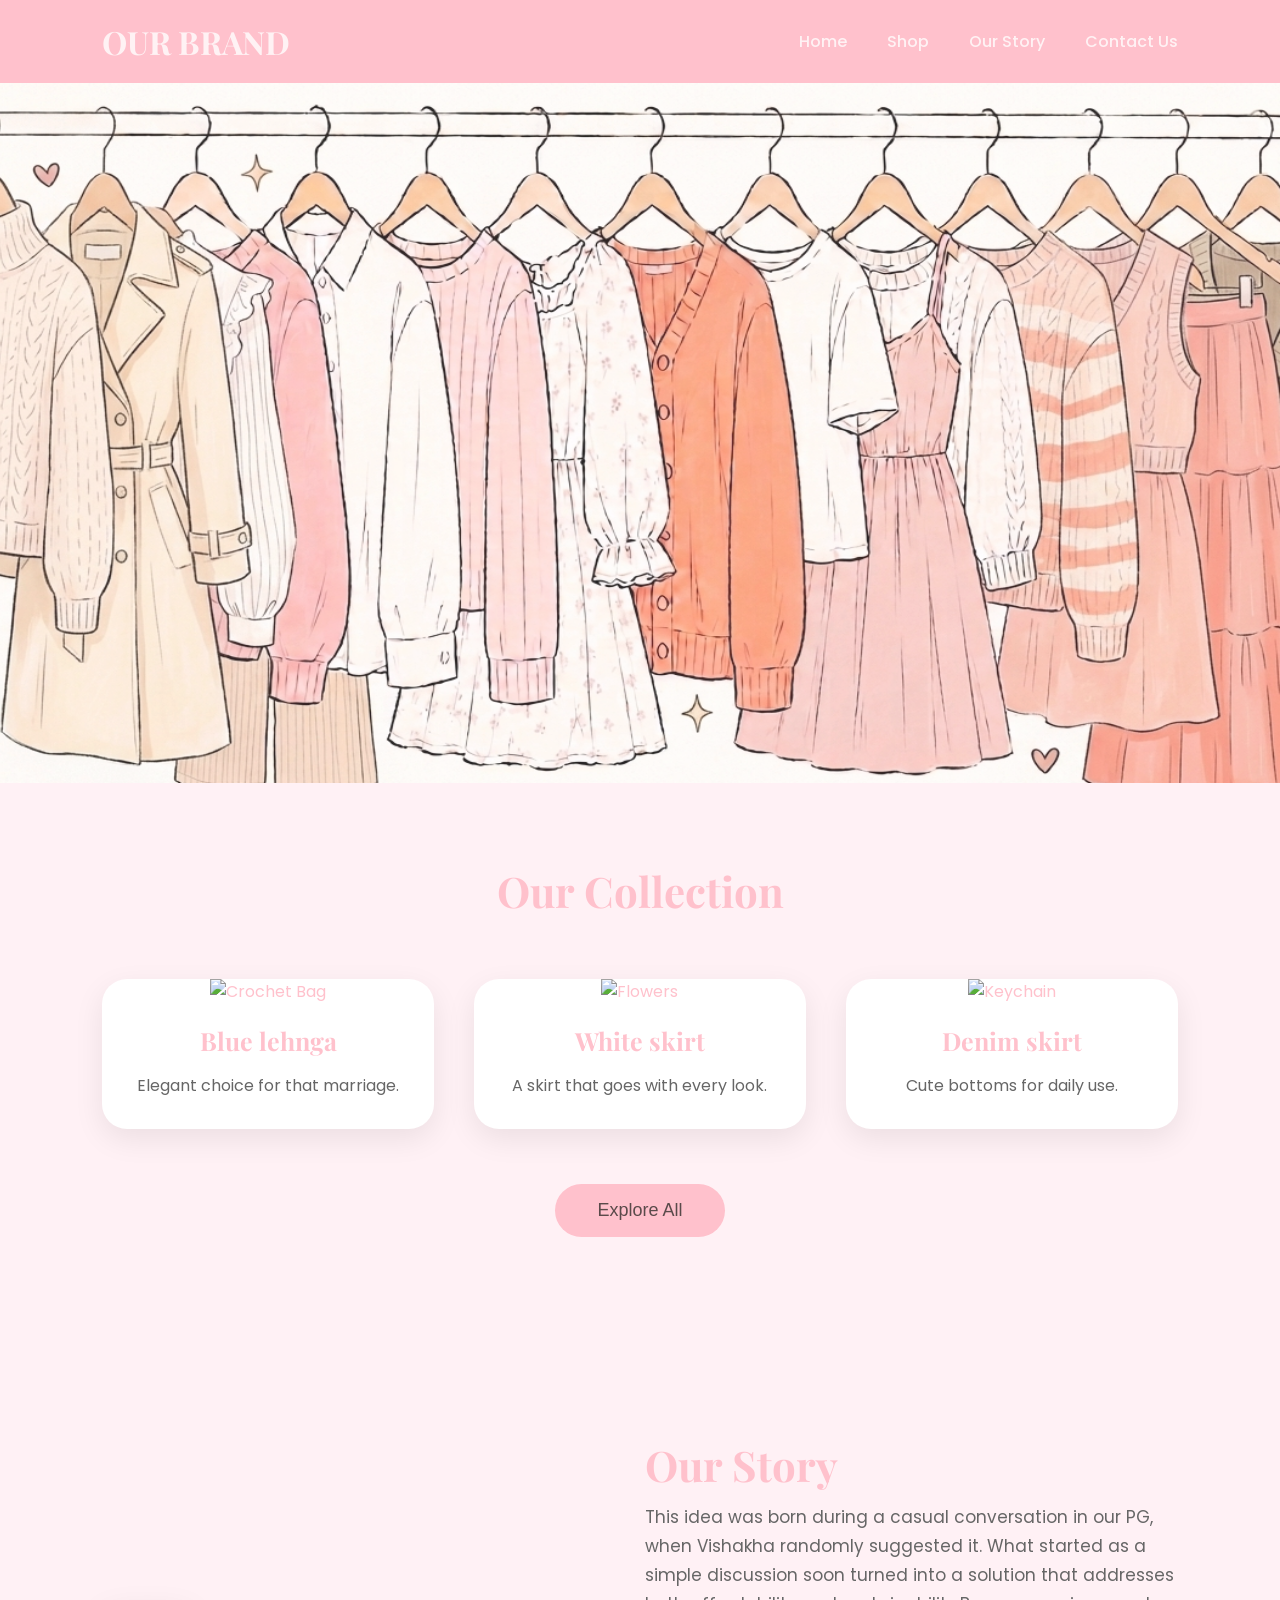
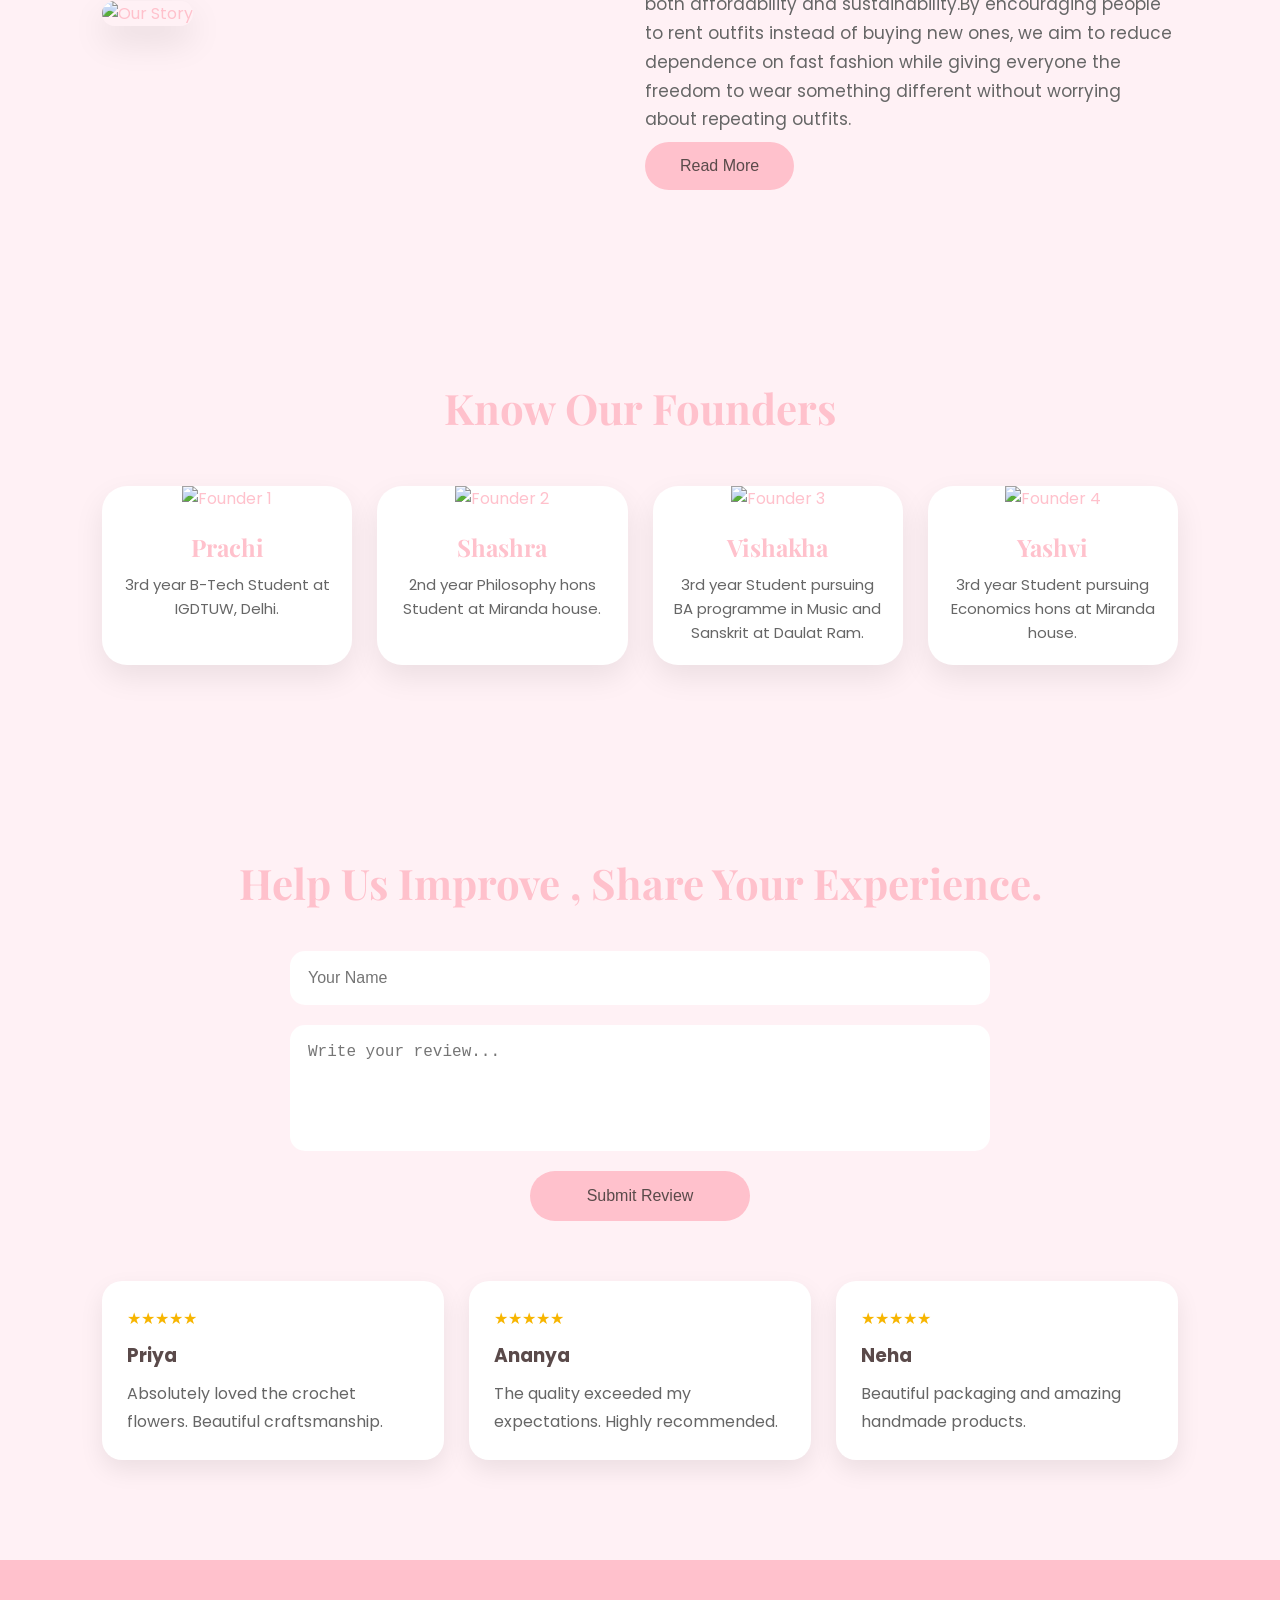
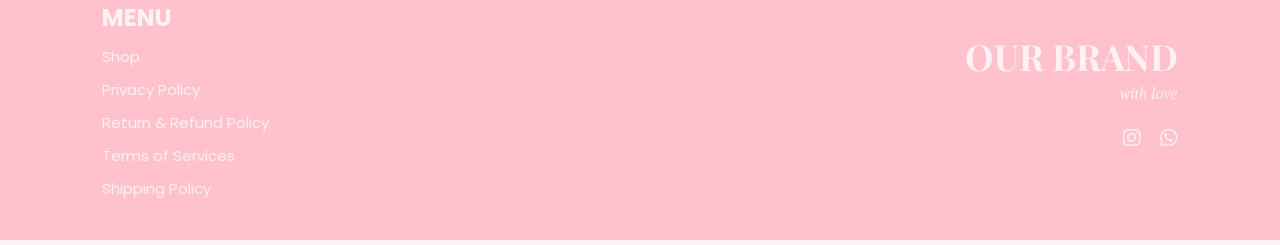
==== commit 1ec239e4: "New version" ====
--- a/index.html
+++ b/index.html
@@ -195,7 +195,7 @@
 
     <section class="reviews">
 
-        <h2>Help Us Imporve. Share Your Experience</h2>
+        <h2>Help Us Improve , Share Your Experience.</h2>
 
         <form id="reviewForm">
 
--- a/style.css
+++ b/style.css
@@ -273,7 +273,7 @@
 
     gap: 10px;
 
-    background: #ffffff;
+    background: #fff1f5;
 
     flex-wrap: wrap;
 
@@ -375,9 +375,7 @@
 
 .founders {
     padding: 90px 8%;
-    background: linear-gradient(to bottom,
-            #ffffff,
-            #fff1f5);
+    background: #fff1f5;
     text-align: center;
 }
 
@@ -492,7 +490,7 @@
 
     text-align: center;
 
-    background: #ffffff;
+    background: #fff1f5;
 
 }
 
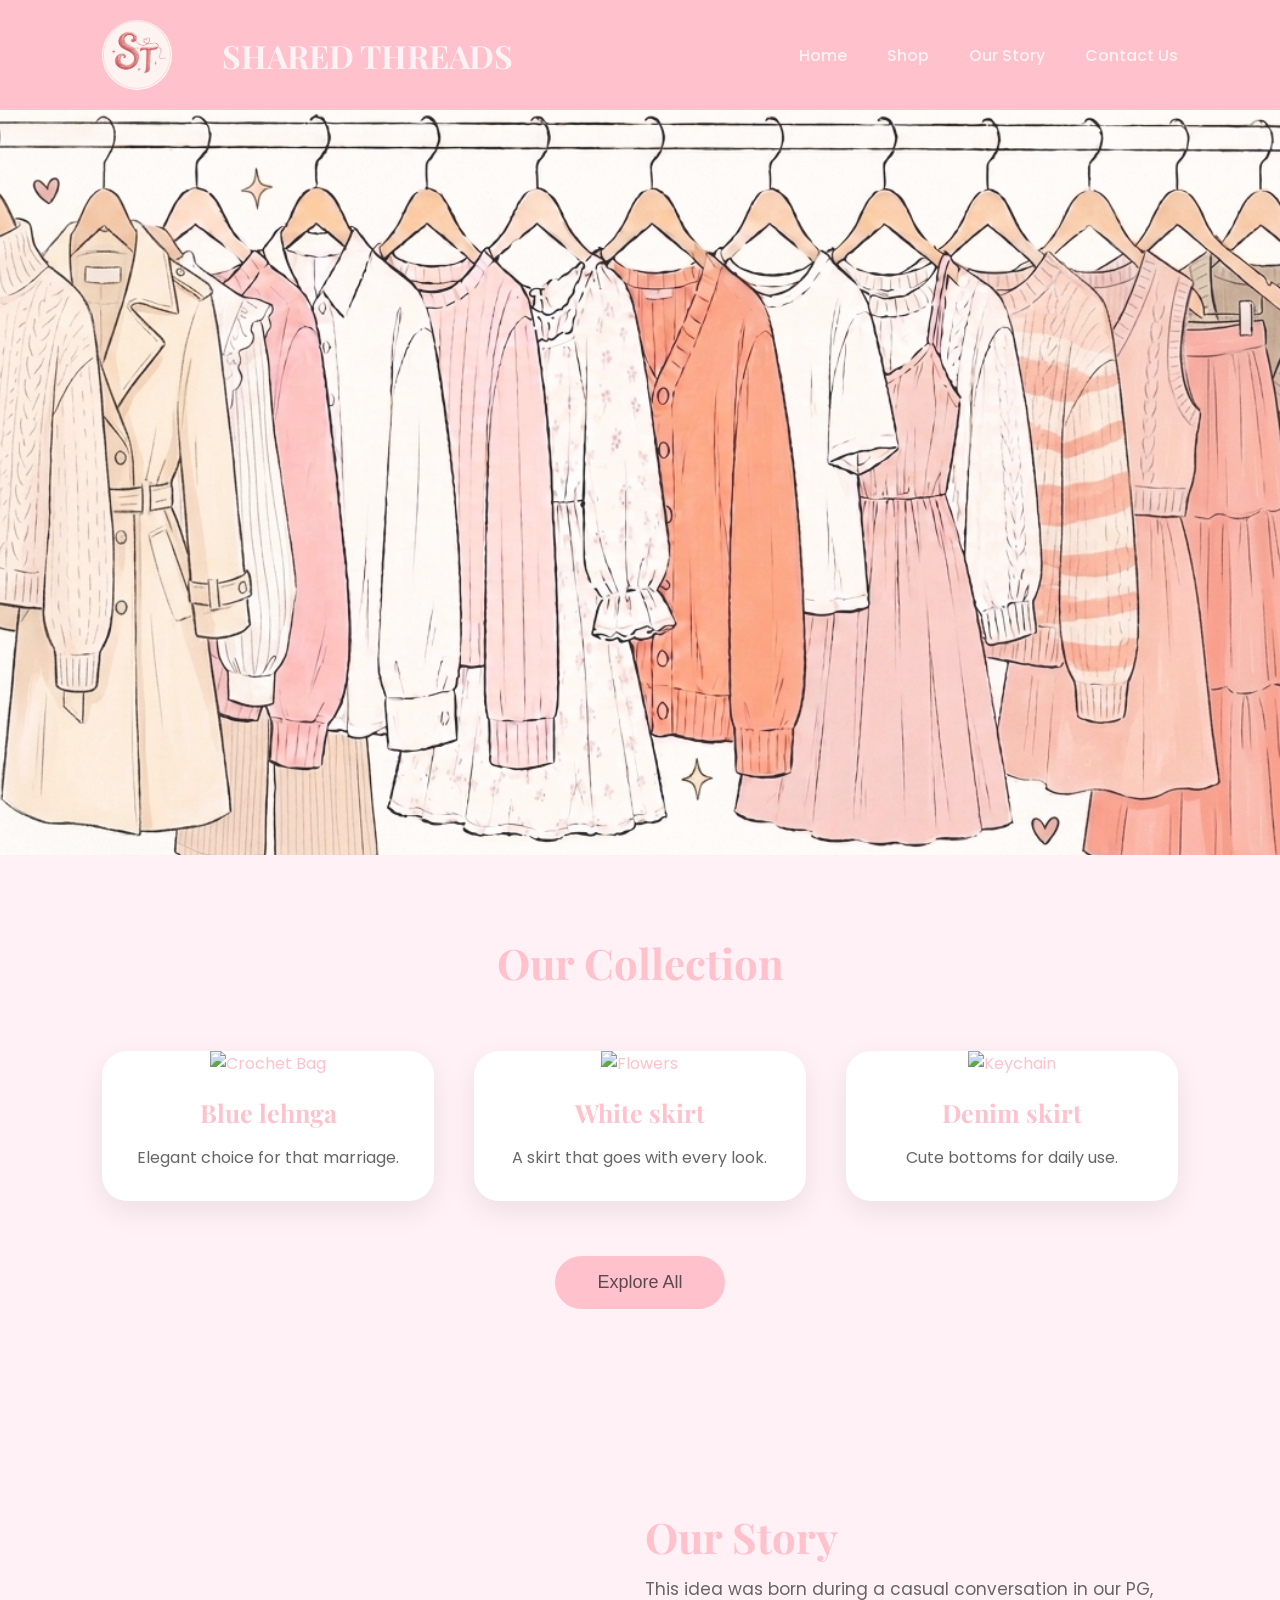
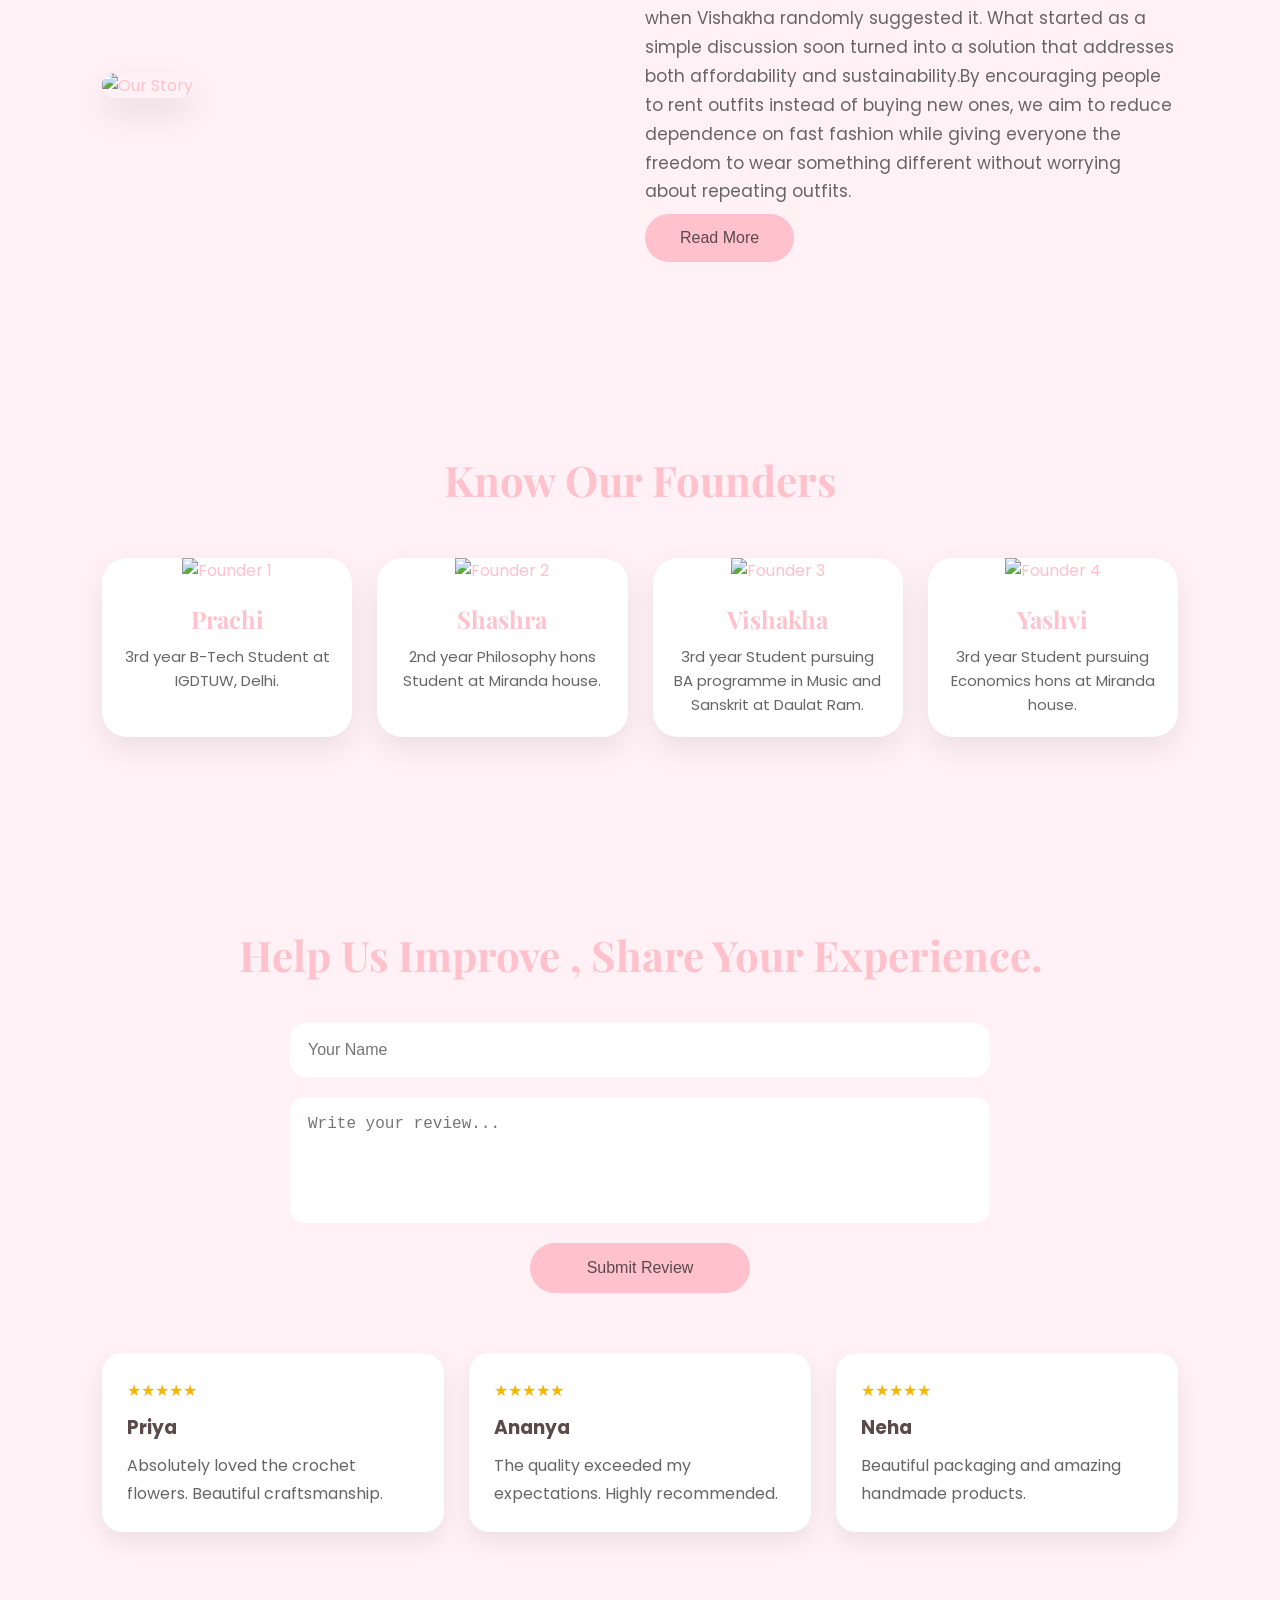
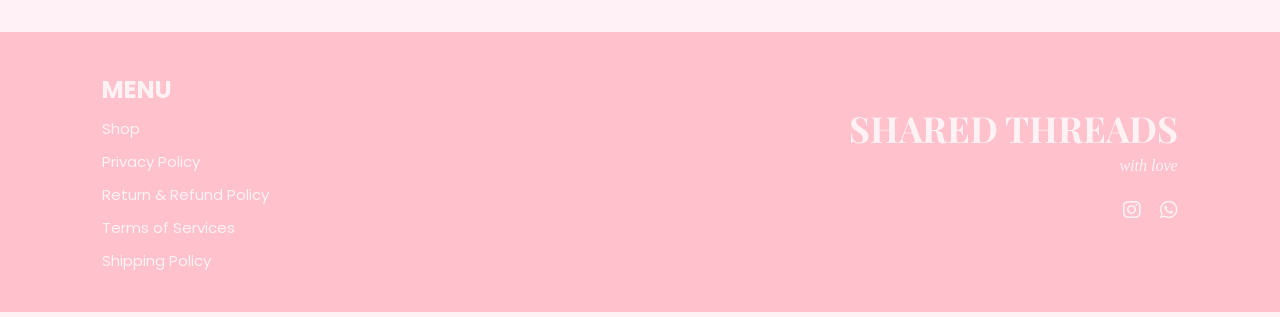
==== commit 197f9a93: "new changes" ====
--- a/index.html
+++ b/index.html
@@ -4,7 +4,7 @@
 <head>
     <meta charset="UTF-8">
     <meta name="viewport" content="width=device-width, initial-scale=1.0">
-    <title>OUR BRAND</title>
+    <title>SHARED THREADS</title>
 
     <!-- Google Fonts -->
     <link
@@ -26,8 +26,10 @@
 
         <nav class="navbar">
 
+
             <div class="logo">
-                OUR BRAND
+                <img src="logo.png" alt="logo">
+                SHARED THREADS
             </div>
 
             <ul class="nav-links">
@@ -232,7 +234,7 @@
             </div>
 
             <div class="footer-brand">
-                <h2>OUR BRAND</h2>
+                <h2>SHARED THREADS</h2>
                 <p>with love</p>
 
                 <div class="social-icons">
--- a/style.css
+++ b/style.css
@@ -46,16 +46,10 @@
     transition: .4s;
 }
 
-.navbar.scrolled {
-
-    background: #FFC1CC;
-
-    box-shadow: 0 8px 25px rgba(0, 0, 0, .08);
-
-}
-
 .logo {
-
+    display: flex;
+    align-items: center;
+    gap: 50px;
     font-size: 32px;
 
     font-family: 'Playfair Display', serif;
@@ -67,6 +61,12 @@
 
 }
 
+.logo img {
+    width: 70px;
+    height: 70px;
+    border-radius: 50%;
+}
+
 .nav-links {
 
     display: flex;
@@ -105,7 +105,7 @@
 
     width: 100%;
 
-    height: 87vh;
+    height: 95vh;
 
     overflow: hidden;
 
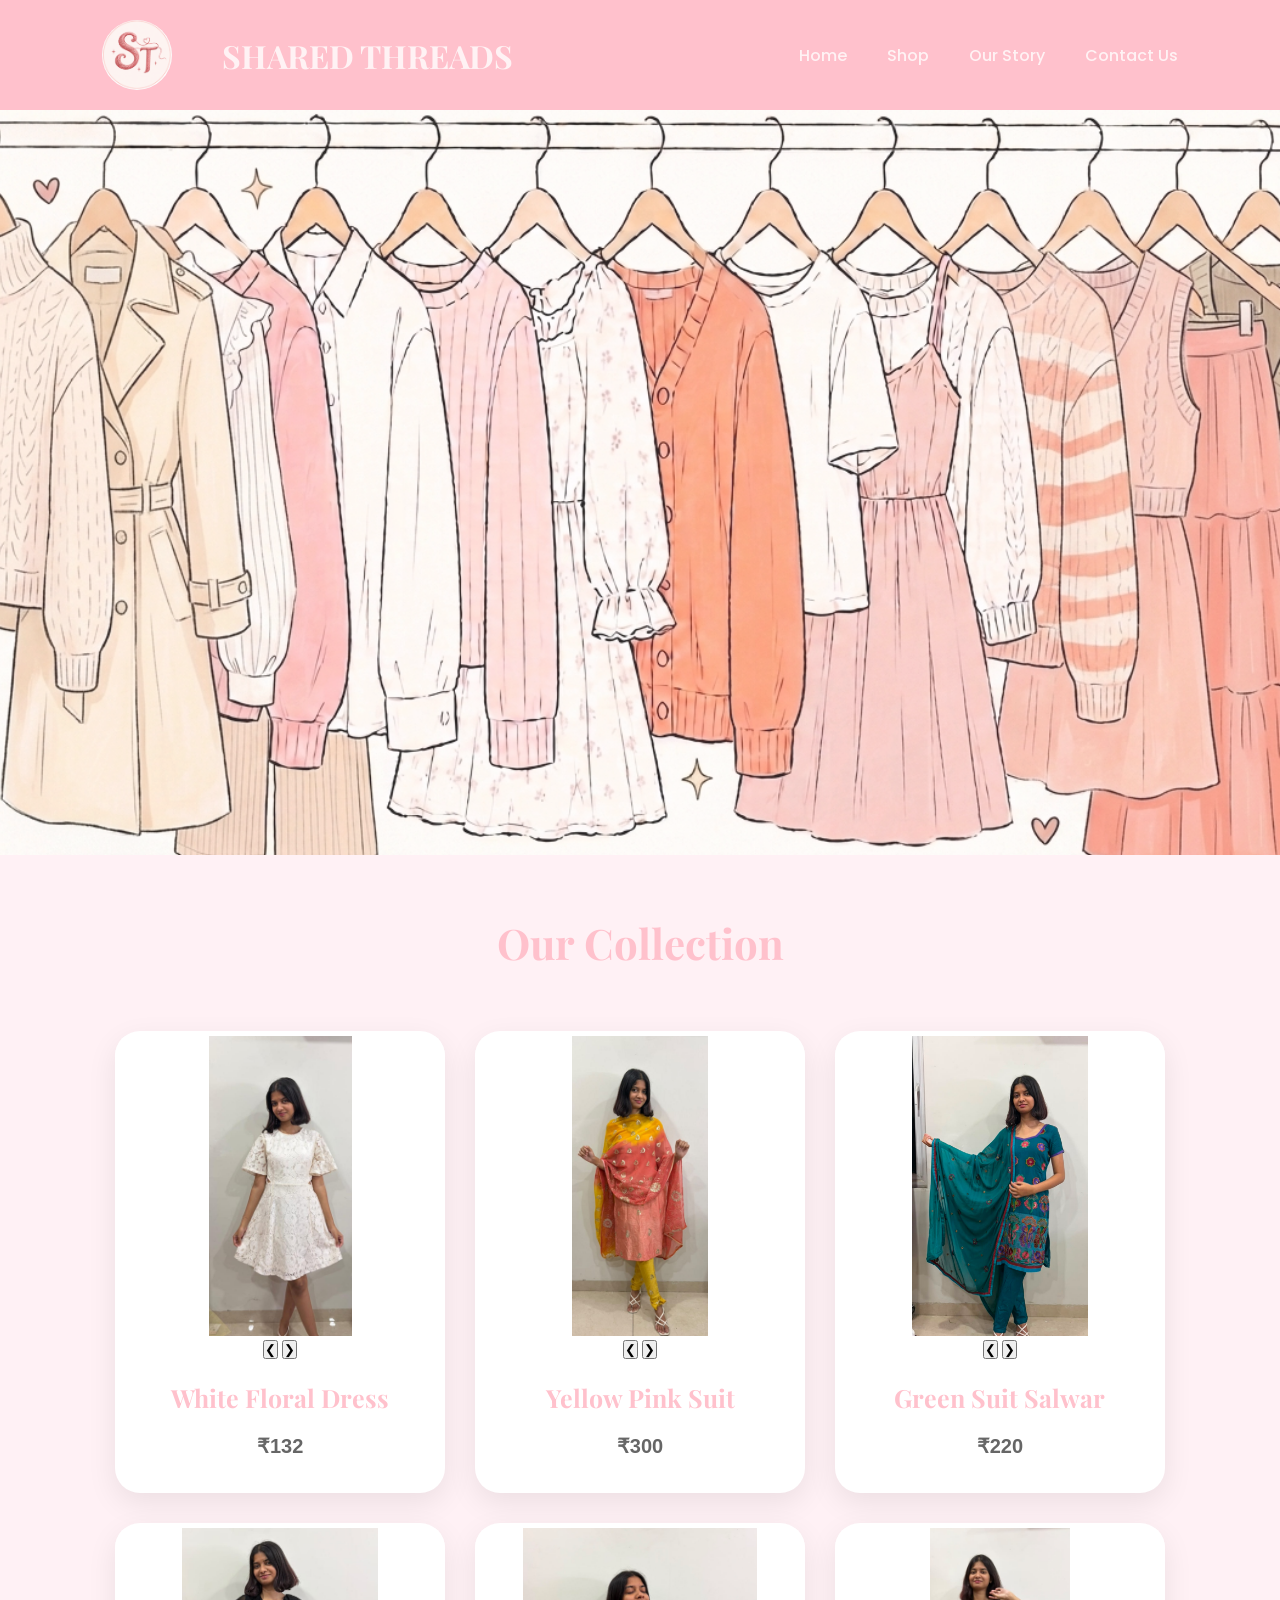
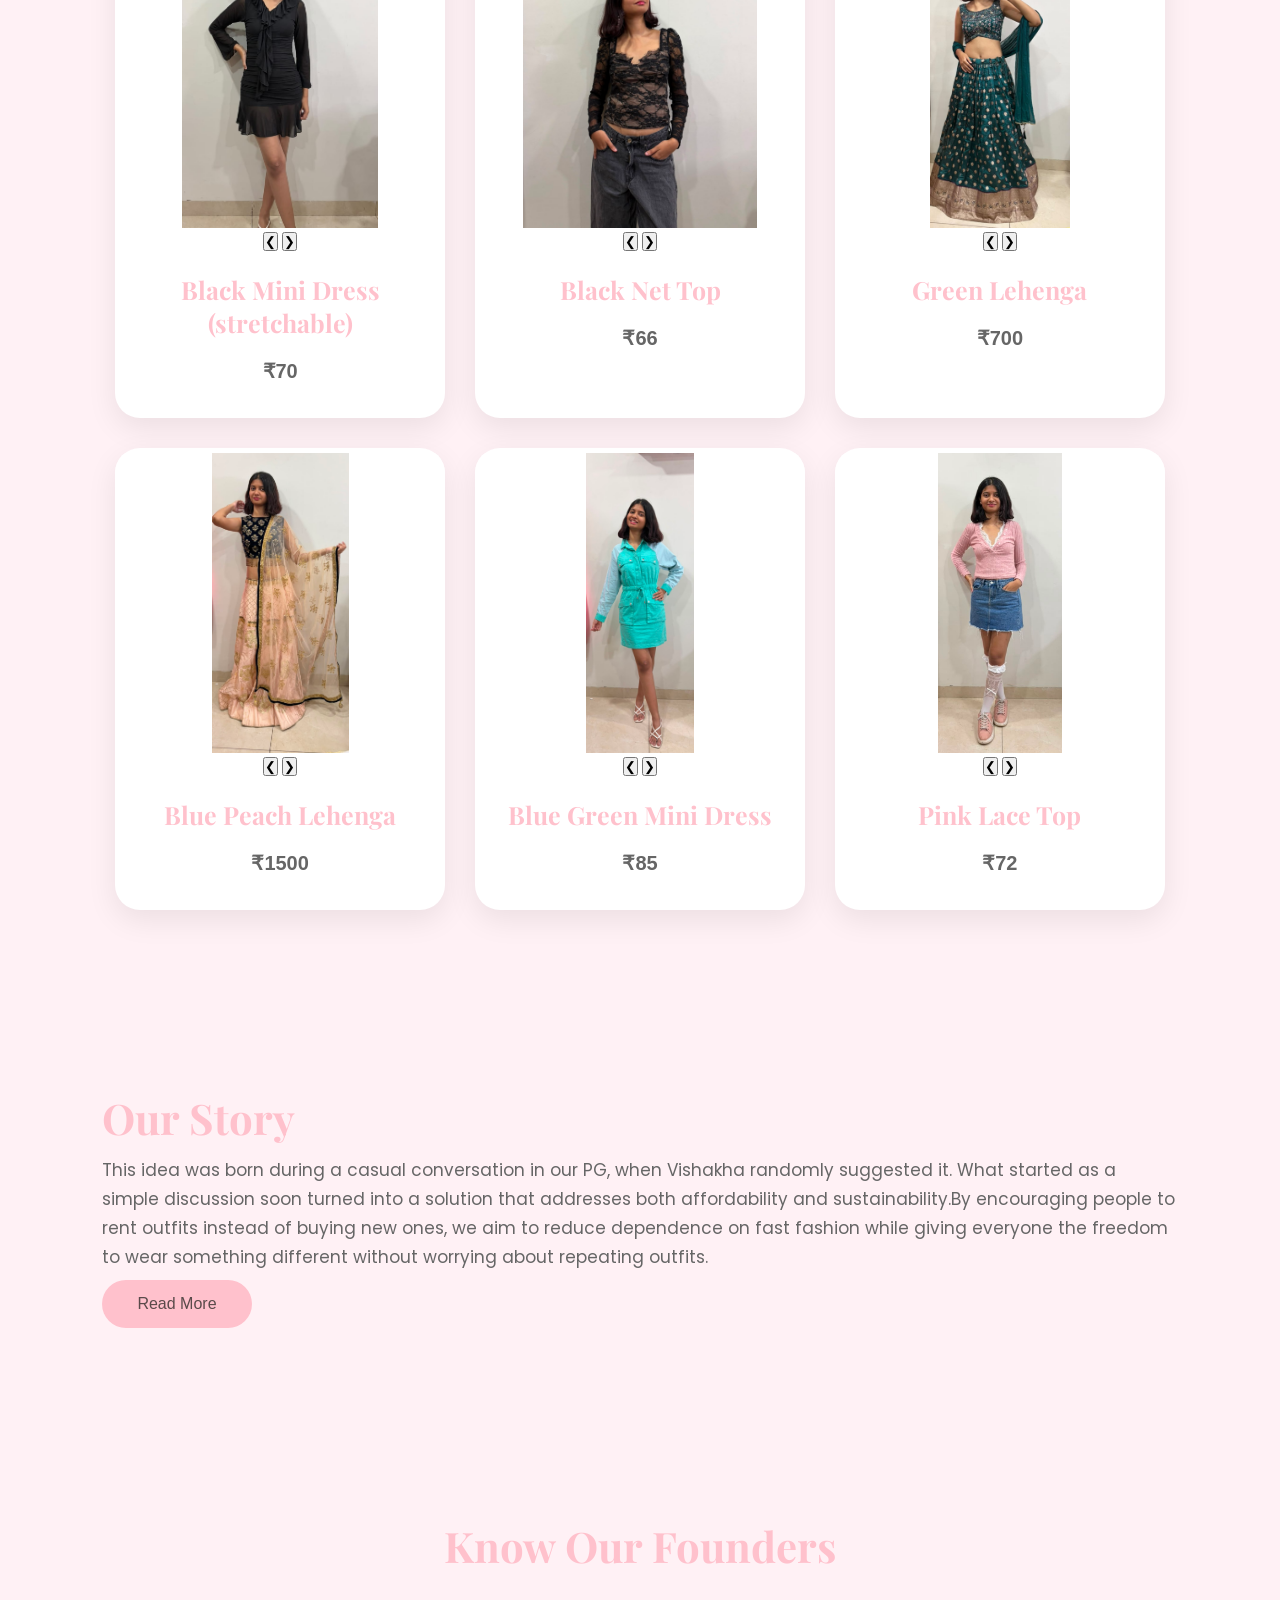
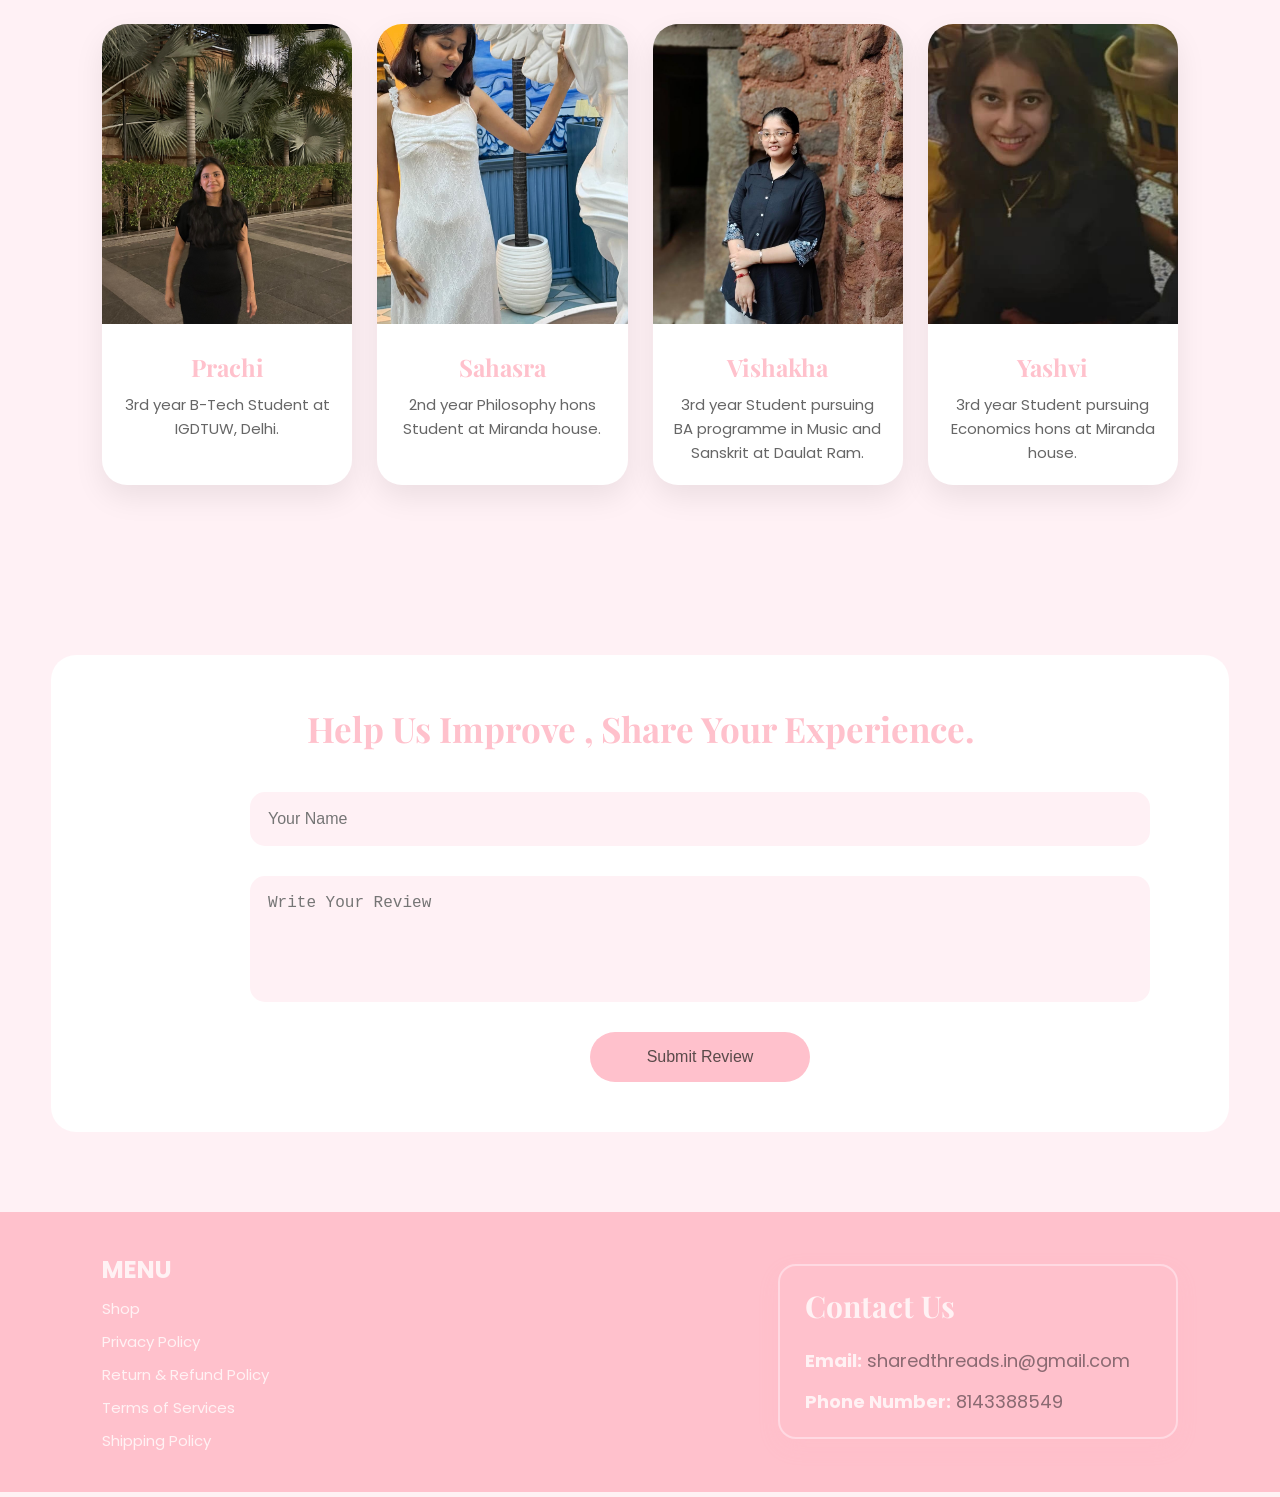
==== commit f3815005: "V1" ====
--- a/index.html
+++ b/index.html
@@ -64,55 +64,16 @@
 
         <h2>Our Collection</h2>
 
-        <div class="collection-grid">
-
-            <div class="card">
-
-                <img src="images/bag.jpg" alt="Crochet Bag">
-
-                <h3>Blue lehnga</h3>
-
-                <p>Elegant choice for that marriage.</p>
-
-            </div>
-
-            <div class="card">
-
-                <img src="images/flower.jpg" alt="Flowers">
-
-                <h3>White skirt</h3>
-
-                <p>A skirt that goes with every look.</p>
-
-            </div>
-
-            <div class="card">
-
-                <img src="images/keychain.jpg" alt="Keychain">
-
-                <h3>Denim skirt</h3>
-
-                <p>Cute bottoms for daily use.</p>
-
-            </div>
-
-        </div>
-
-        <button class="explore-btn">
-            Explore All
-        </button>
+        <div class="collection-grid" id="collectionGrid">
+
+        </div>
+
 
     </section>
 
     <!-- ================= STORY ================= -->
 
     <section class="story" id="story">
-
-        <div class="story-image">
-
-            <img src="images/story.jpg" alt="Our Story">
-
-        </div>
 
         <div class="story-content">
 
@@ -149,7 +110,7 @@
         <div class="founders-grid">
 
             <div class="founder-card">
-                <img src="images/founder1.jpg" alt="Founder 1">
+                <img src="prachi.jpeg" alt="Founder 1">
                 <div class="founder-info">
                     <h3>Prachi</h3>
                     <p>
@@ -160,9 +121,9 @@
             </div>
 
             <div class="founder-card">
-                <img src="images/founder2.jpg" alt="Founder 2">
-                <div class="founder-info">
-                    <h3>Shashra</h3>
+                <img src="shahsra.jpeg" alt="Founder 2">
+                <div class="founder-info">
+                    <h3>Sahasra</h3>
                     <p>
                         2nd year Philosophy hons Student at Miranda house.
                     </p>
@@ -170,7 +131,7 @@
             </div>
 
             <div class="founder-card">
-                <img src="images/founder3.jpg" alt="Founder 3">
+                <img src="Visakha.jpeg" alt="Founder 3">
                 <div class="founder-info">
                     <h3>Vishakha</h3>
                     <p>
@@ -180,7 +141,7 @@
             </div>
 
             <div class="founder-card">
-                <img src="images/founder4.jpg" alt="Founder 4">
+                <img src="yashvi.jpeg" alt="Founder 4">
                 <div class="founder-info">
                     <h3>Yashvi</h3>
                     <p>
@@ -195,26 +156,24 @@
 
     <!-- ================= REVIEW ================= -->
 
-    <section class="reviews">
-
-        <h2>Help Us Improve , Share Your Experience.</h2>
-
-        <form id="reviewForm">
-
-            <input type="text" id="name" placeholder="Your Name" required>
-
-            <textarea id="review" rows="5" placeholder="Write your review..." required></textarea>
-
-            <button type="submit">
-
-                Submit Review
-
-            </button>
-
-        </form>
-
-        <div id="reviewContainer">
-
+    <section class="contact-us">
+        <div class="reviews">
+
+            <h2>Help Us Improve , Share Your Experience.</h2>
+
+            <form id="reviewForm">
+
+                <input type="text" id="name" placeholder="Your Name" required>
+
+                <textarea id="review" rows="5" placeholder="Write Your Review" required></textarea>
+
+                <button type="submit">
+
+                    Submit Review
+
+                </button>
+
+            </form>
         </div>
 
     </section>
@@ -234,15 +193,11 @@
             </div>
 
             <div class="footer-brand">
-                <h2>SHARED THREADS</h2>
-                <p>with love</p>
-
-                <div class="social-icons">
-
-                    <a href="#"><i class="fab fa-instagram"></i></a>
-
-                    <a href="#"><i class="fab fa-whatsapp"></i></a>
-
+
+                <div class="contacting-info" id="contact">
+                    <h3>Contact Us</h3>
+                    <p><strong>Email:</strong> sharedthreads.in@gmail.com</p>
+                    <p><strong>Phone Number:</strong> 8143388549</p>
                 </div>
             </div>
 
@@ -251,6 +206,7 @@
     </footer>
 
     <script src="script.js"></script>
+    <script src="products.js"></script>
 
 </body>
 
--- a/style.css
+++ b/style.css
@@ -1,5 +1,5 @@
 /* ===========================
-   GOOGLE RESET
+GOOGLE RESET
 =========================== */
 
 * {
@@ -19,8 +19,9 @@
     overflow-x: hidden;
 }
 
+
 /* ===========================
-        NAVBAR
+NAVBAR
 =========================== */
 
 header {
@@ -32,7 +33,6 @@
 }
 
 .navbar {
-
     display: flex;
     justify-content: space-between;
     align-items: center;
@@ -57,8 +57,6 @@
     font-weight: bold;
 
     color: #FFF2F4;
-    ;
-
 }
 
 .logo img {
@@ -68,17 +66,14 @@
 }
 
 .nav-links {
-
     display: flex;
 
     list-style: none;
 
     gap: 40px;
-
 }
 
 .nav-links a {
-
     text-decoration: none;
 
     color: #FFF2F4;
@@ -86,21 +81,18 @@
     font-weight: 500;
 
     transition: .3s;
-
 }
 
 .nav-links a:hover {
-
     color: white;
-
-}
+}
+
 
 /* ===========================
-          HERO
+HERO
 =========================== */
 
 .hero {
-
     position: relative;
 
     width: 100%;
@@ -108,7 +100,6 @@
     height: 95vh;
 
     overflow: hidden;
-
 }
 
 .hero img {
@@ -134,41 +125,34 @@
 
 
 /* ===========================
-      COLLECTION
+COLLECTION
 =========================== */
 
 .collection {
-
-    padding: 80px 8% 100px;
+    padding: 60px 9% 80px;
 
     text-align: center;
 
     background: #fff1f5;
-
 }
 
 .collection h2 {
-
     font-family: 'Playfair Display', serif;
 
     font-size: 42px;
 
     margin-bottom: 60px;
-
 }
 
 .collection-grid {
-
     display: grid;
 
-    grid-template-columns: repeat(auto-fit, minmax(280px, 1fr));
-
-    gap: 40px;
-
+    grid-template-columns: repeat(auto-fit, minmax(260px, 1fr));
+
+    gap: 30px;
 }
 
 .card {
-
     background: white;
 
     border-radius: 25px;
@@ -179,59 +163,93 @@
 
     transition: .4s;
 
+    padding-top: 5px;
 }
 
 .card:hover {
-
     transform: translateY(-12px);
 
     box-shadow: 0 20px 40px rgba(0, 0, 0, .15);
-
 }
 
 .card img {
-
     width: 100%;
-
-    height: 280px;
-
-    object-fit: cover;
-
-    transition: .4s;
-
-}
-
-.card:hover img {
-
-    transform: scale(1.08);
-
+    height: 300px;
+    background: white;
+    object-fit: contain;
+    display: block;
 }
 
 .card h3 {
-
     margin-top: 20px;
 
     font-size: 25px;
 
     font-family: 'Playfair Display', serif;
-
 }
 
 .card p {
-
     padding: 15px 25px 30px;
 
     line-height: 1.7;
 
     color: #666;
-
-}
-
-.explore-btn {
-
-    margin-top: 55px;
-
-    padding: 16px 42px;
+}
+
+.product-price {
+    font-size: 20px;
+    font-weight: 600;
+    color: #666;
+    padding-bottom: 20px;
+}
+
+
+/* ===========================
+OUR STORY
+=========================== */
+
+.story {
+    padding: 100px 8%;
+
+    display: flex;
+
+    align-items: center;
+
+    justify-content: center;
+
+    gap: 10px;
+
+    background: #fff1f5;
+
+    flex-wrap: wrap;
+}
+
+.story-content {
+    flex: 1;
+
+    min-width: 500px;
+}
+
+.story-content h2 {
+    font-family: 'Playfair Display', serif;
+
+    font-size: 42px;
+
+    margin-bottom: 10px;
+}
+
+.story-content p {
+    line-height: 1.7;
+
+    font-size: 17px;
+
+    color: #666;
+
+    margin-bottom: 8px;
+}
+
+.story-content button {
+    padding: 15px 35px;
 
     border: none;
 
@@ -241,118 +259,17 @@
 
     color: #5A4A4A;
 
-    font-size: 18px;
-
     cursor: pointer;
 
+    font-size: 16px;
+
     transition: .3s;
-
-}
-
-.explore-btn:hover {
-
-    transform: scale(1.06);
-
+}
+
+.story-content button:hover {
     background: #ffb0c0;
 
-}
-
-/* ===========================
-        OUR STORY
-=========================== */
-
-.story {
-
-    padding: 100px 8%;
-
-    display: flex;
-
-    align-items: center;
-
-    justify-content: center;
-
-    gap: 10px;
-
-    background: #fff1f5;
-
-    flex-wrap: wrap;
-
-}
-
-.story-image {
-
-    flex: 1;
-
-    min-width: 200px;
-
-}
-
-.story-image img {
-
-    width: 100%;
-
-    border-radius: 30px;
-
-    box-shadow: 0 15px 35px rgba(0, 0, 0, .10);
-
-}
-
-.story-content {
-
-    flex: 1;
-
-    min-width: 500px;
-
-}
-
-.story-content h2 {
-
-    font-family: 'Playfair Display', serif;
-
-    font-size: 42px;
-
-    margin-bottom: 10px;
-
-}
-
-.story-content p {
-
-    line-height: 1.7;
-
-    font-size: 17px;
-
-    color: #666;
-
-    margin-bottom: 8px;
-
-}
-
-.story-content button {
-
-    padding: 15px 35px;
-
-    border: none;
-
-    border-radius: 40px;
-
-    background: #FFC1CC;
-
-    color: #5A4A4A;
-
-    cursor: pointer;
-
-    font-size: 16px;
-
-    transition: .3s;
-
-}
-
-.story-content button:hover {
-
-    background: #ffb0c0;
-
     transform: scale(1.05);
-
 }
 
 .more-content {
@@ -369,8 +286,9 @@
     max-height: 500px;
 }
 
+
 /* ===========================
-        KNOW OUR FOUNDERS
+KNOW OUR FOUNDERS
 =========================== */
 
 .founders {
@@ -411,14 +329,10 @@
 }
 
 .founder-info {
-
     padding: 20px;
-
-}
-
+}
 
 .founder-info h3 {
-
     font-family: 'Playfair Display', serif;
 
     font-size: 24px;
@@ -426,100 +340,74 @@
     color: #FFC1CC;
 
     margin-bottom: 10px;
-
-}
-
+}
 
 .founder-info p {
-
     color: #666;
 
     font-size: 15px;
 
     line-height: 1.6;
-
-}
-
-
-
-/* Responsive */
-
-@media(max-width:1100px) {
-
-    .founders-grid {
-
-        grid-template-columns: repeat(2, 1fr);
-
-    }
-
-}
-
-
-@media(max-width:600px) {
-
-    .founders-grid {
-
-        grid-template-columns: 1fr;
-
-    }
-
-}
-
-
-/* Responsive */
-
-@media(max-width: 1000px) {
-    .founders-container {
-        grid-template-columns: repeat(2, 1fr);
-    }
-}
-
-@media(max-width: 600px) {
-    .founders-container {
-        grid-template-columns: 1fr;
-    }
-}
+}
+
 
 /* ===========================
-        REVIEWS
+REVIEWS
 =========================== */
 
+.contact-us {
+    width: 100%;
+
+    padding: 80px 4%;
+
+    display: flex;
+
+    align-items: center;
+
+    gap: 200px;
+
+    background: #fff1f5;
+
+    flex-wrap: nowrap;
+}
+
 .reviews {
-
-    padding: 100px 8%;
+    flex: 2;
+
+    padding: 50px;
 
     text-align: center;
 
-    background: #fff1f5;
-
+    background: white;
+
+    border-radius: 25px;
 }
 
 .reviews h2 {
-
     font-family: 'Playfair Display', serif;
 
-    font-size: 42px;
+    font-size: 35px;
 
     margin-bottom: 40px;
-
 }
 
 #reviewForm {
-
-    max-width: 700px;
-
-    margin: 0 auto 60px;
+    width: 100%;
+
+    max-width: 900px;
+
+    margin: 0 auto;
 
     display: flex;
 
     flex-direction: column;
 
-    gap: 20px;
-
+    gap: 30px;
+
+    transform: translateX(60px);
 }
 
 #reviewForm input {
-
     padding: 18px;
 
     border: none;
@@ -530,10 +418,10 @@
 
     outline: none;
 
+    background-color: #fff1f5;
 }
 
 #reviewForm textarea {
-
     padding: 18px;
 
     border: none;
@@ -546,10 +434,10 @@
 
     outline: none;
 
+    background-color: #fff1f5;
 }
 
 #reviewForm button {
-
     width: 220px;
 
     margin: auto;
@@ -569,85 +457,25 @@
     font-size: 16px;
 
     transition: .3s;
-
 }
 
 #reviewForm button:hover {
-
     background: #ffb0c0;
 
     transform: scale(1.05);
-
-}
+}
+
 
 /* ===========================
-     REVIEW CARDS
+FOOTER
 =========================== */
 
-#reviewContainer {
-
-    display: grid;
-
-    grid-template-columns:
-        repeat(auto-fit, minmax(280px, 1fr));
-
-    gap: 25px;
-
-}
-
-.review-card {
-
-    background: white;
-
-    padding: 25px;
-
-    border-radius: 20px;
-
-    text-align: left;
-
-    box-shadow: 0 10px 25px rgba(0, 0, 0, .08);
-
-    animation: fadeIn .5s ease;
-
-}
-
-.review-card h3 {
-
-    color: #5A4A4A;
-
-    margin-bottom: 10px;
-
-}
-
-.review-card p {
-
-    color: #666;
-
-    line-height: 1.7;
-
-}
-
-.review-card .stars {
-
-    color: #f7b500;
-
-    margin-bottom: 10px;
-
-}
-
-/* ===========================
-          FOOTER
-=========================== */
-
 footer {
-
     background: #FFC1CC;
     padding: 40px 8%;
-
 }
 
 .footer-container {
-
     display: flex;
 
     justify-content: space-between;
@@ -655,21 +483,17 @@
     align-items: center;
 
     flex-wrap: wrap;
-
 }
 
 .footer-menu {
-
     display: flex;
 
     flex-direction: column;
 
     gap: 10px;
-
 }
 
 .footer-menu a {
-
     text-decoration: none;
 
     color: #FFF2F4;
@@ -679,227 +503,961 @@
     transition: 0.3s;
 
     font-weight: 400;
-
 }
 
 .footer-menu a:hover {
-
     color: white;
-
-}
-
-.footer-brand {
-
-    text-align: right;
-
-}
-
-
-.footer-brand h2 {
-
-    font-family: 'Playfair Display', serif;
-
-    margin-bottom: 5px;
-
-    font-size: 36px;
-
+}
+
+.contacting-info {
+    background: #FFC1CC;
+    border: 2px solid #FFD9E2;
+    border-radius: 18px;
+    padding: 20px 25px;
+    width: 400px;
+    min-height: 150px;
+    margin-left: 60px;
+    display: flex;
+    flex-direction: column;
+    gap: 10px;
+
+    box-shadow: 0 8px 20px rgba(255, 182, 193, 0.15);
+}
+
+.contacting-info h3 {
     color: #FFF2F4;
-
-}
-
-footer h2:hover {
-    color: white;
-}
-
-footer p {
-    font-family: 'Playfair Display', serif;
-
-    margin-bottom: 20px;
-
-    font-size: 16px;
-
+    font-size: 30px;
+    font-family: "Playfair Display", serif;
+    margin: 0 0 10px 0;
+}
+
+.contacting-info p {
+    color: #8B6A72;
+    font-size: 18px;
+    line-height: 1.7;
+    margin: 0;
+    font-family: "Poppins", sans-serif;
+    font-style: none;
+}
+
+.contacting-info p strong {
     color: #FFF2F4;
-
-    font-style: italic;
-
-}
-
-footer p:hover {
-    color: white;
-}
-
-.social-icons {
-
-    margin: 15px 0;
-
-}
-
-.social-icons a {
-
-    text-decoration: none;
-
-    color: #FFF2F4;
-
-    font-size: 20px;
-
-    margin-left: 15px;
-
-    transition: .3s;
-
-}
-
-.social-icons a:hover {
-
-    color: white;
-
-}
+}
+
 
 /* ===========================
-        ANIMATIONS
+ANIMATIONS
 =========================== */
 
 @keyframes fadeIn {
-
     from {
-
         opacity: 0;
         transform: translateY(20px);
-
     }
 
     to {
-
         opacity: 1;
         transform: translateY(0);
-
-    }
-
-}
+    }
+}
+
 
 /* ===========================
-       RESPONSIVE
+TABLET
 =========================== */
 
-@media(max-width:900px) {
+@media (max-width: 1100px) {
 
     .navbar {
-
+        padding: 18px 5%;
+    }
+
+    .logo {
+        gap: 25px;
+        font-size: 28px;
+    }
+
+    .nav-links {
+        gap: 25px;
+    }
+
+    .founders-grid {
+        grid-template-columns: repeat(2, 1fr);
+    }
+
+    .contact-us {
+        gap: 60px;
+    }
+
+    .contacting-info {
+        margin-left: 0;
+    }
+
+}
+
+
+/* ===========================
+TABLET / SMALL LAPTOP
+=========================== */
+
+@media (max-width: 900px) {
+
+    .navbar {
         flex-direction: column;
-
         gap: 15px;
-
     }
 
     .nav-links {
-
         gap: 20px;
-
         flex-wrap: wrap;
-
         justify-content: center;
-
     }
 
     .brand-box {
-
         padding: 18px 35px;
-
     }
 
     .brand-box h1 {
-
         font-size: 30px;
-
         text-align: center;
-
     }
 
     .collection h2,
     .story-content h2,
     .reviews h2 {
-
         font-size: 34px;
-
-    }
-
-}
-
-@media(max-width:600px) {
-
-    .brand-box {
-
-        width: 90%;
-
-    }
-
-    .brand-box h1 {
-
+    }
+
+    .contact-us {
+        gap: 40px;
+    }
+
+    #reviewForm {
+        transform: none;
+    }
+
+}
+
+
+/* ===========================
+PRODUCT DETAIL PAGE
+=========================== */
+
+.product-page {
+    width: 90%;
+    max-width: 1200px;
+
+    /* Extra space below the fixed navbar */
+    margin: 120px auto 60px auto;
+}
+
+
+/* =========================================
+LEFT + RIGHT LAYOUT
+========================================= */
+
+#productDetail {
+    display: flex;
+    align-items: flex-start;
+    gap: 70px;
+}
+
+
+/* =========================================
+LEFT IMAGE SECTION
+========================================= */
+
+.product-gallery {
+    width: 55%;
+}
+
+
+/* =========================================
+MAIN IMAGE
+========================================= */
+
+.main-image-container {
+    position: relative;
+    width: 100%;
+
+    display: flex;
+    align-items: center;
+    justify-content: center;
+}
+
+.main-product-image {
+    width: 100%;
+    height: 600px;
+
+    object-fit: contain;
+
+    border-radius: 15px;
+
+    display: block;
+}
+
+
+/* =========================================
+IMAGE ARROWS
+========================================= */
+
+.gallery-arrow {
+    position: absolute;
+
+    top: 50%;
+    transform: translateY(-50%);
+
+    border: none;
+    border-radius: 50%;
+
+    background: none;
+
+    font-size: 24px;
+
+    display: flex;
+    align-items: center;
+    justify-content: center;
+
+    cursor: pointer;
+    z-index: 5;
+
+    color: #555;
+
+    box-shadow: 0 2px 8px rgba(0, 0, 0, 0.12);
+
+    transition: 0.2s ease;
+}
+
+.gallery-arrow:hover {
+    background: white;
+    transform: translateY(-50%) scale(1.05);
+}
+
+.left-arrow {
+    left: -50px;
+}
+
+.right-arrow {
+    right: -50px;
+}
+
+
+/* =========================================
+THUMBNAILS
+========================================= */
+
+.product-thumbnails {
+    display: flex;
+    gap: 12px;
+    margin-top: 18px;
+}
+
+.product-thumbnail {
+    width: 80px;
+    height: 80px;
+
+    object-fit: cover;
+
+    border-radius: 8px;
+
+    cursor: pointer;
+
+    opacity: 0.55;
+
+    transition: 0.2s ease;
+}
+
+.product-thumbnail:hover {
+    opacity: 0.8;
+}
+
+.product-thumbnail.active {
+    opacity: 1;
+
+    outline: 2px solid #c96b83;
+}
+
+
+/* =========================================
+RIGHT PRODUCT INFORMATION
+========================================= */
+
+.product-information {
+    width: 45%;
+
+    padding-top: 20px;
+
+    color: #666;
+}
+
+
+/* PRODUCT NAME */
+
+.product-information h1 {
+    font-size: 38px;
+
+    margin: 0 0 15px 0;
+
+    line-height: 1.2;
+
+    color: #FFC1CC;
+
+    font-family: 'Playfair Display', serif;
+}
+
+
+/* PRICE */
+
+.product-detail-price {
+    font-size: 26px;
+
+    font-weight: 600;
+
+    margin: 0 0 35px 0;
+
+    color: #FFC1CC;
+}
+
+
+/* =========================================
+ALL PRODUCT INFORMATION
+========================================= */
+
+.all-product-details {
+    width: 100%;
+}
+
+
+/* Individual information item */
+
+.product-detail-item {
+    display: flex;
+
+    flex-direction: column;
+
+    gap: 6px;
+
+    margin-bottom: 22px;
+
+    font-size: 16px;
+}
+
+
+/* Key / heading */
+
+.detail-label {
+    font-size: 15px;
+
+    font-weight: 600;
+
+    color: #666;
+}
+
+
+/* Value */
+
+.detail-value {
+    font-size: 16px;
+
+    line-height: 1.6;
+
+    color: #666;
+}
+
+
+/* =========================================
+MEASUREMENTS
+========================================= */
+
+.product-section {
+    margin-top: 30px;
+    margin-bottom: 30px;
+}
+
+.product-section h2 {
+    font-size: 22px;
+
+    margin: 0 0 20px 0;
+
+    color: #FFC1CC;
+
+    font-family: 'Playfair Display', serif;
+}
+
+.measurements-list {
+    width: 100%;
+}
+
+.measurement-row {
+    display: flex;
+
+    justify-content: space-between;
+
+    gap: 30px;
+
+    padding: 10px 0;
+
+    border-bottom: 1px solid #eeeeee;
+}
+
+.measurement-name {
+    font-size: 15px;
+
+    font-weight: 600;
+
+    color: #666;
+}
+
+.measurement-value {
+    font-size: 15px;
+
+    color: #666;
+
+    text-align: right;
+}
+
+
+/* =========================================
+PRODUCT NOT FOUND
+========================================= */
+
+.product-not-found {
+    text-align: center;
+
+    width: 100%;
+
+    padding: 100px 20px;
+}
+
+.product-not-found h2 {
+    margin-bottom: 20px;
+}
+
+.product-not-found a {
+    text-decoration: none;
+
+    color: #c96b83;
+}
+
+
+/* =========================================
+LOADING
+========================================= */
+
+.loading-product {
+    text-align: center;
+
+    padding: 100px 20px;
+
+    font-size: 18px;
+
+    color: #666;
+}
+
+
+/* =========================================
+TABLET PRODUCT PAGE
+========================================= */
+
+@media (max-width: 900px) {
+
+    .product-page {
+        width: 92%;
+        margin: 140px auto 50px auto;
+    }
+
+    #productDetail {
+        gap: 45px;
+    }
+
+    .product-gallery {
+        width: 50%;
+    }
+
+    .product-information {
+        width: 50%;
+    }
+
+    .main-product-image {
+        height: 500px;
+    }
+
+    .left-arrow {
+        left: -35px;
+    }
+
+    .right-arrow {
+        right: -35px;
+    }
+
+    .product-information h1 {
+        font-size: 34px;
+    }
+
+}
+
+
+/* =========================================
+MOBILE PRODUCT PAGE
+========================================= */
+
+@media (max-width: 768px) {
+
+    .product-page {
+        width: 92%;
+
+        /* Keeps product content below fixed navbar */
+        margin: 150px auto 40px auto;
+    }
+
+    #productDetail {
+        flex-direction: column;
+
+        gap: 35px;
+    }
+
+    .product-gallery,
+    .product-information {
+        width: 100%;
+    }
+
+    .main-image-container {
+        width: calc(100% - 50px);
+        margin: 0 auto;
+    }
+
+    .main-product-image {
+        width: 100%;
+        height: 450px;
+    }
+
+    .product-information {
+        padding-top: 0;
+    }
+
+    .product-information h1 {
+        font-size: 30px;
+    }
+
+    .product-detail-price {
+        font-size: 23px;
+    }
+
+    .gallery-arrow {
+        width: 36px;
+        height: 36px;
+
+        font-size: 20px;
+
+        box-shadow: none;
+    }
+
+    /* Arrows stay on the sides of image */
+    .left-arrow {
+        left: -45px;
+    }
+
+    .right-arrow {
+        right: -45px;
+    }
+
+    .measurement-row {
+        gap: 15px;
+    }
+
+    .measurement-name,
+    .measurement-value {
+        font-size: 14px;
+    }
+
+    .product-thumbnails {
+        gap: 8px;
+        overflow-x: auto;
+        padding-bottom: 5px;
+    }
+
+    .product-thumbnail {
+        width: 70px;
+        height: 70px;
+        flex-shrink: 0;
+    }
+
+}
+
+
+/* ===========================
+MOBILE
+=========================== */
+
+@media (max-width: 600px) {
+
+    /* NAVBAR */
+
+    .navbar {
+        padding: 12px 5%;
+
+        gap: 8px;
+    }
+
+    .logo {
         font-size: 24px;
-
-    }
+        gap: 15px;
+    }
+
+    .logo img {
+        width: 50px;
+        height: 50px;
+    }
+
+    .nav-links {
+        gap: 12px;
+        width: 100%;
+        justify-content: center;
+    }
+
+    .nav-links a {
+        font-size: 13px;
+    }
+
+
+    /* HERO */
+
+    .hero {
+        height: 75vh;
+        min-height: 500px;
+    }
+
+    .hero img {
+        width: 150%;
+        height: 110%;
+        left: -25%;
+        top: 0;
+    }
+
+
+    /* COLLECTION */
 
     .collection {
-
-        padding-top: 120px;
-
-    }
+        padding: 55px 5% 60px;
+    }
+
+    .collection h2 {
+        font-size: 32px;
+        margin-bottom: 35px;
+    }
+
+    .collection-grid {
+        grid-template-columns: 1fr;
+        gap: 25px;
+    }
+
+    .card {
+        width: 100%;
+        max-width: 400px;
+        margin: 0 auto;
+    }
+
+    .card img {
+        height: 330px;
+    }
+
+    .card h3 {
+        font-size: 23px;
+    }
+
+    .card p {
+        padding: 12px 20px 25px;
+    }
+
+    .product-price {
+        font-size: 18px;
+    }
+
+
+    /* STORY */
 
     .story {
-
         padding: 70px 6%;
-
+        gap: 25px;
+    }
+
+    .story-content {
+        min-width: 0;
+        width: 100%;
+    }
+
+    .story-content h2 {
+        font-size: 32px;
+    }
+
+    .story-content p {
+        font-size: 15px;
+        line-height: 1.7;
+    }
+
+    .story-content button {
+        padding: 13px 28px;
+        font-size: 15px;
+    }
+
+
+    /* FOUNDERS */
+
+    .founders {
+        padding: 70px 6%;
+    }
+
+    .founders h2 {
+        font-size: 32px;
+        margin-bottom: 35px;
+    }
+
+    .founders-grid {
+        grid-template-columns: 1fr;
+        gap: 25px;
+    }
+
+    .founder-card {
+        width: 100%;
+        max-width: 380px;
+        margin: 0 auto;
+    }
+
+    .founder-card img {
+        height: 330px;
+    }
+
+    .founder-info {
+        padding: 18px;
+    }
+
+    .founder-info h3 {
+        font-size: 22px;
+    }
+
+    .founder-info p {
+        font-size: 14px;
+    }
+
+
+    /* REVIEWS / CONTACT */
+
+    .contact-us {
+        width: 100%;
+        padding: 60px 5%;
+
+        flex-direction: column;
+
+        gap: 30px;
+
+        align-items: stretch;
     }
 
     .reviews {
-
-        padding: 70px 6%;
-
-    }
+        width: 100%;
+        padding: 35px 20px;
+    }
+
+    .reviews h2 {
+        font-size: 30px;
+        margin-bottom: 30px;
+    }
+
+    #reviewForm {
+        width: 100%;
+        transform: none;
+        gap: 20px;
+    }
+
+    #reviewForm input,
+    #reviewForm textarea {
+        width: 100%;
+        padding: 15px;
+        font-size: 14px;
+    }
+
+    #reviewForm button {
+        width: 190px;
+        padding: 14px;
+        font-size: 14px;
+    }
+
+
+    /* CONTACT INFO */
+
+    .contacting-info {
+        width: 100%;
+        margin-left: 0;
+        padding: 20px;
+        min-height: auto;
+    }
+
+    .contacting-info h3 {
+        font-size: 26px;
+    }
+
+    .contacting-info p {
+        font-size: 15px;
+        line-height: 1.6;
+    }
+
+
+    /* FOOTER */
+
+    footer {
+        padding: 35px 6%;
+    }
+
+    .footer-container {
+        flex-direction: column-reverse;
+
+        gap: 30px;
+
+        text-align: center;
+    }
+
+    .footer-brand {
+        text-align: center;
+    }
+
+    .footer-menu {
+        align-items: center;
+        gap: 8px;
+    }
+
+    .footer-menu a {
+        font-size: 14px;
+    }
+
+}
+
+
+/* ===========================
+SMALL PHONES
+=========================== */
+
+@media (max-width: 400px) {
 
     .navbar {
-
-        padding: 15px 5%;
-
+        padding: 10px 4%;
     }
 
     .logo {
-
-        font-size: 26px;
-
+        font-size: 21px;
+        gap: 10px;
+    }
+
+    .logo img {
+        width: 45px;
+        height: 45px;
     }
 
     .nav-links {
-
-        gap: 15px;
-
-    }
-
-}
-
-@media(max-width:700px) {
-
-    .footer-container {
-
-        flex-direction: column-reverse;
-
-        gap: 35px;
-
-        text-align: center;
-
-    }
-
-
-    .footer-brand {
-
-        text-align: center;
-
-    }
-
-
-    .footer-menu {
-
-        align-items: center;
-
+        gap: 9px;
+    }
+
+    .nav-links a {
+        font-size: 12px;
+    }
+
+
+    .hero {
+        height: 70vh;
+        min-height: 450px;
+    }
+
+
+    .collection h2,
+    .story-content h2,
+    .founders h2 {
+        font-size: 28px;
+    }
+
+
+    .card img {
+        height: 290px;
+    }
+
+
+    /* PRODUCT PAGE */
+
+    .product-page {
+        width: 94%;
+        margin-top: 145px;
+    }
+
+    .main-image-container {
+        width: calc(100% - 45px);
+    }
+
+    .main-product-image {
+        height: 360px;
+    }
+
+    .gallery-arrow {
+        font-size: 18px;
+        width: 32px;
+        height: 32px;
+    }
+
+    .left-arrow {
+        left: -38px;
+    }
+
+    .right-arrow {
+        right: -38px;
+    }
+
+    .product-information h1 {
+        font-size: 27px;
+    }
+
+    .product-detail-price {
+        font-size: 21px;
+    }
+
+    .product-section h2 {
+        font-size: 20px;
+    }
+
+    .product-detail-item {
+        font-size: 14px;
+    }
+
+    .detail-label {
+        font-size: 14px;
+    }
+
+    .detail-value {
+        font-size: 14px;
+    }
+
+    .measurement-row {
+        gap: 10px;
+        padding: 9px 0;
+    }
+
+    .measurement-name,
+    .measurement-value {
+        font-size: 13px;
+    }
+
+    .product-thumbnail {
+        width: 60px;
+        height: 60px;
+    }
+
+
+    .reviews {
+        padding: 30px 15px;
+    }
+
+    .reviews h2 {
+        font-size: 27px;
+    }
+
+    #reviewForm button {
+        width: 170px;
     }
 
 }
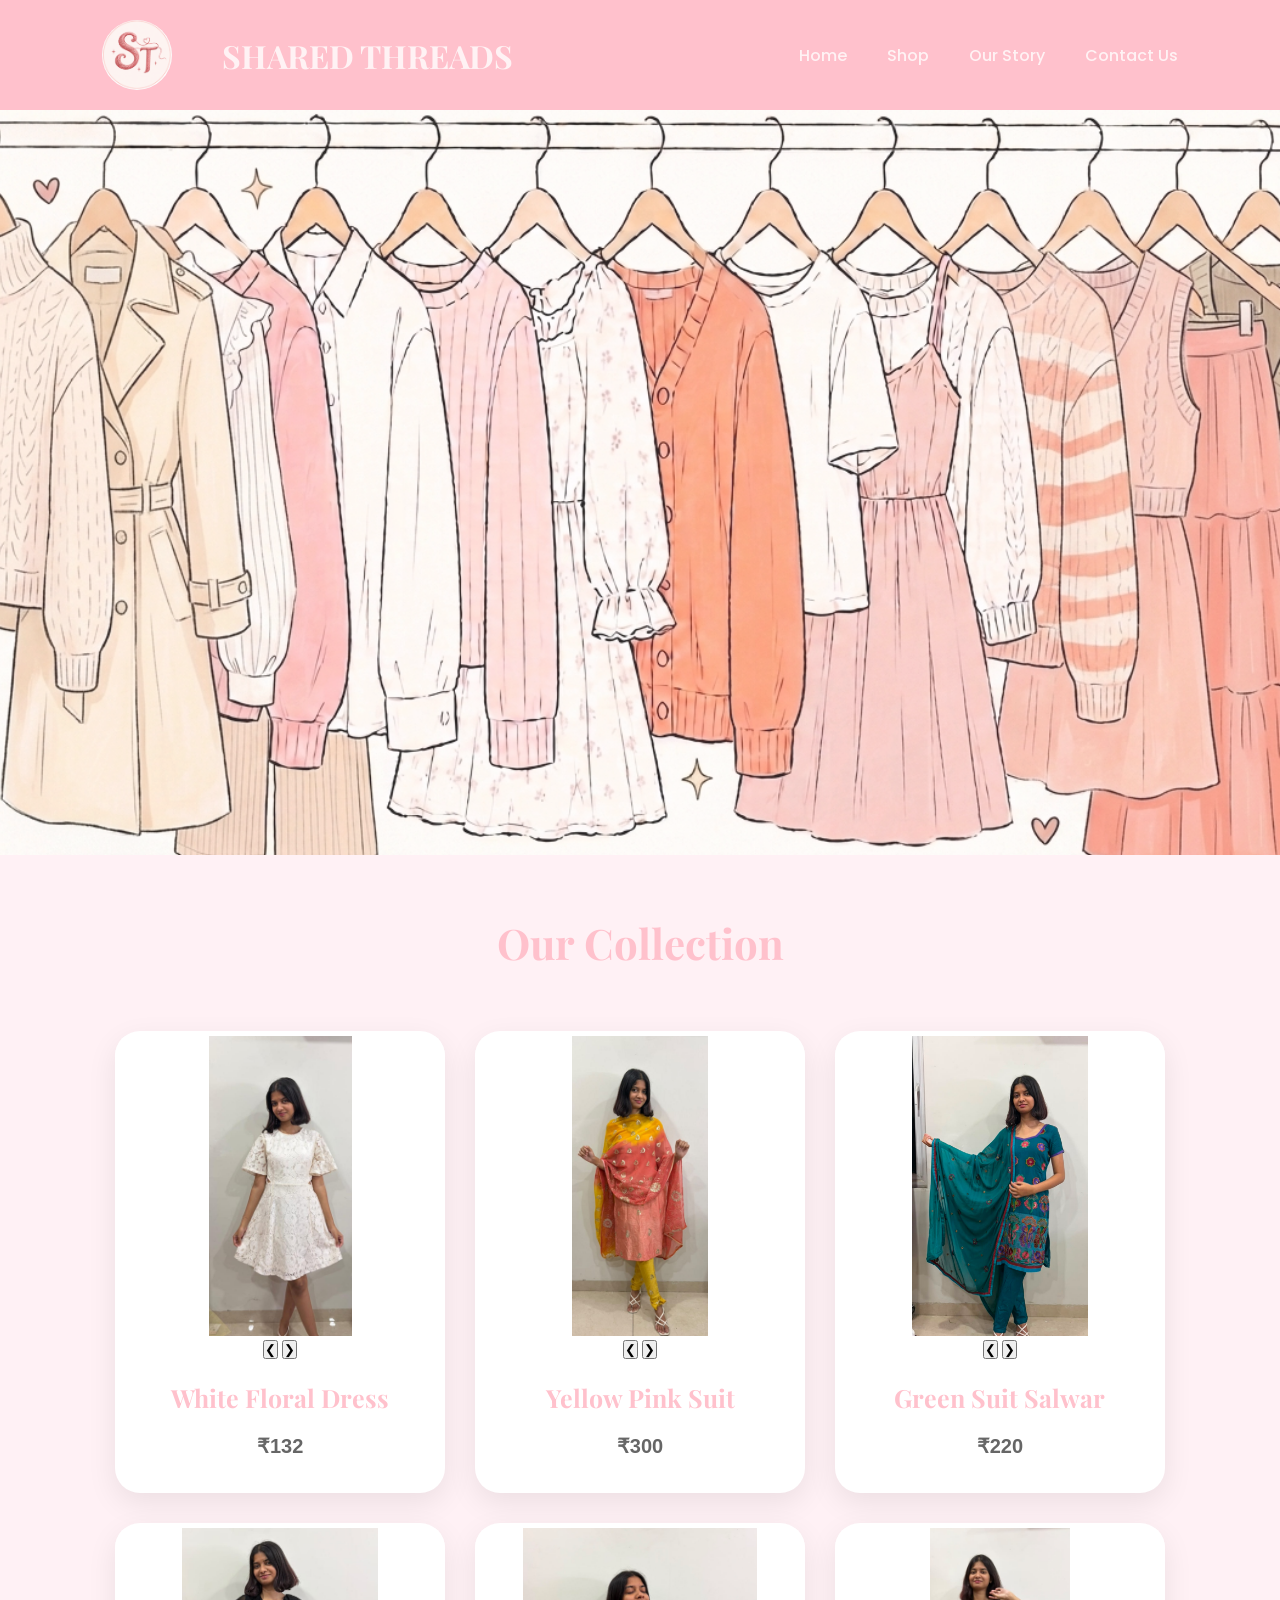
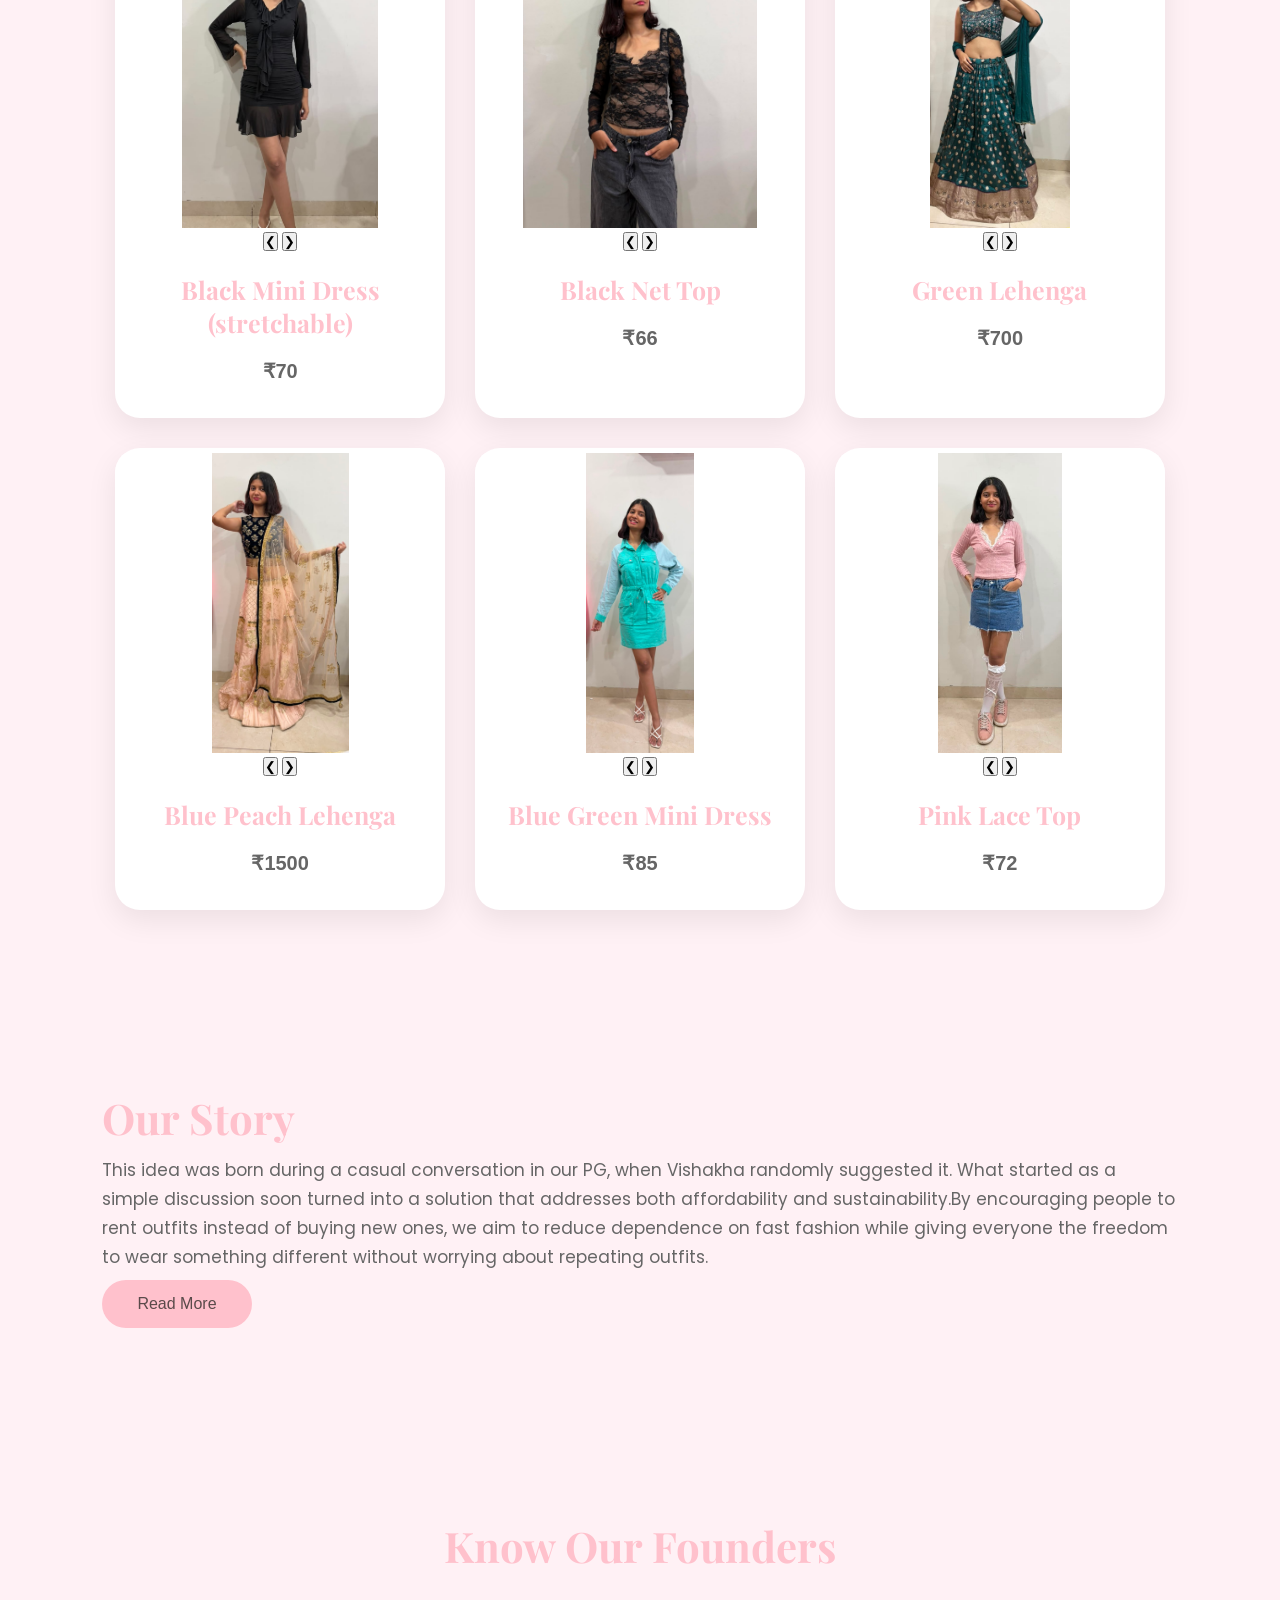
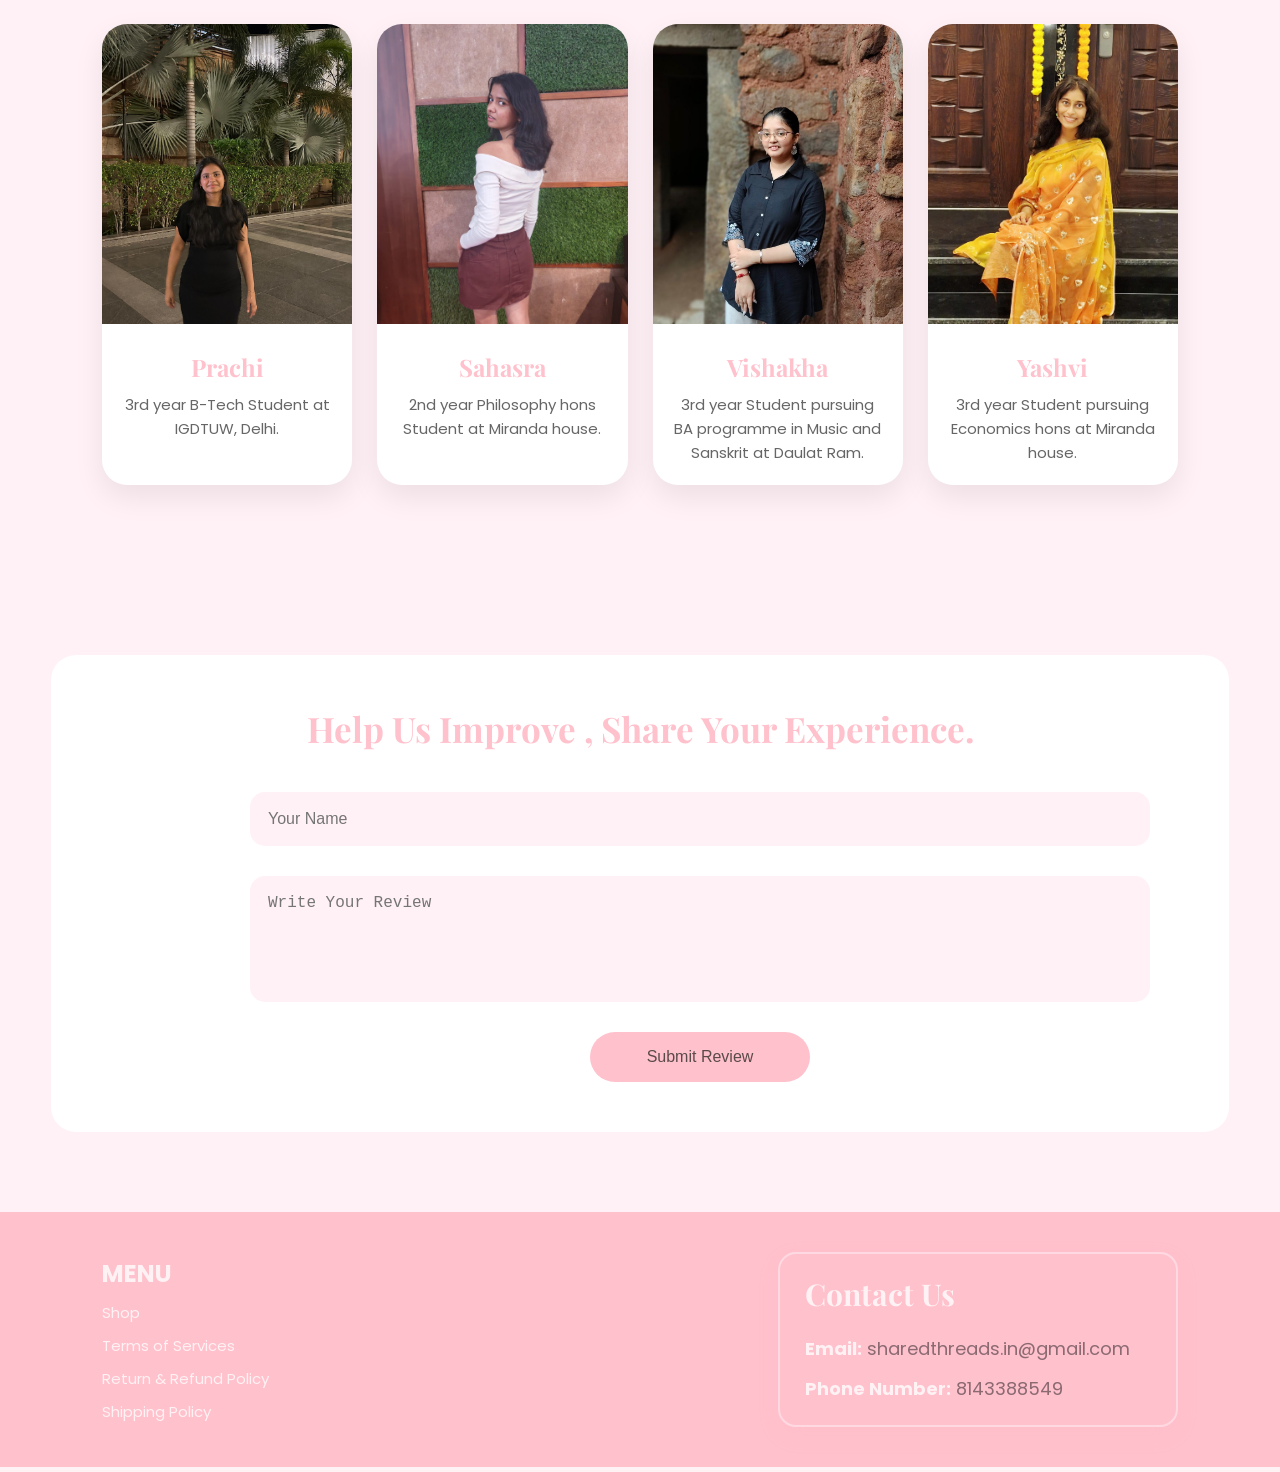
==== commit 903bef67: "Added the policies" ====
--- a/index.html
+++ b/index.html
@@ -186,9 +186,8 @@
             <div class="footer-menu">
                 <h2 style="color:#FFF2F4;"> MENU</h2>
                 <a href="#collection">Shop</a>
-                <a href="privacy.html">Privacy Policy</a>
+                <a href="terms.html">Terms of Services</a>
                 <a href="refund.html">Return & Refund Policy</a>
-                <a href="terms.html">Terms of Services</a>
                 <a href="shipping.html">Shipping Policy</a>
             </div>
 
--- a/style.css
+++ b/style.css
@@ -1460,4 +1460,41 @@
         width: 170px;
     }
 
+}
+
+/* ==================================
+   RENT THIS ITEM BUTTON
+================================== */
+
+.rent-btn {
+    width: 100%;
+    margin-top: 35px;
+    padding: 16px 24px;
+
+    background-color: #c58f8f;
+    color: white;
+
+    border: none;
+    border-radius: 8px;
+
+    font-family: inherit;
+    font-size: 16px;
+    font-weight: 500;
+
+    cursor: pointer;
+
+    transition:
+        background-color 0.3s ease,
+        transform 0.2s ease;
+}
+
+
+.rent-btn:hover {
+    background-color: #b57d7d;
+    transform: translateY(-1px);
+}
+
+
+.rent-btn:active {
+    transform: translateY(0);
 }
